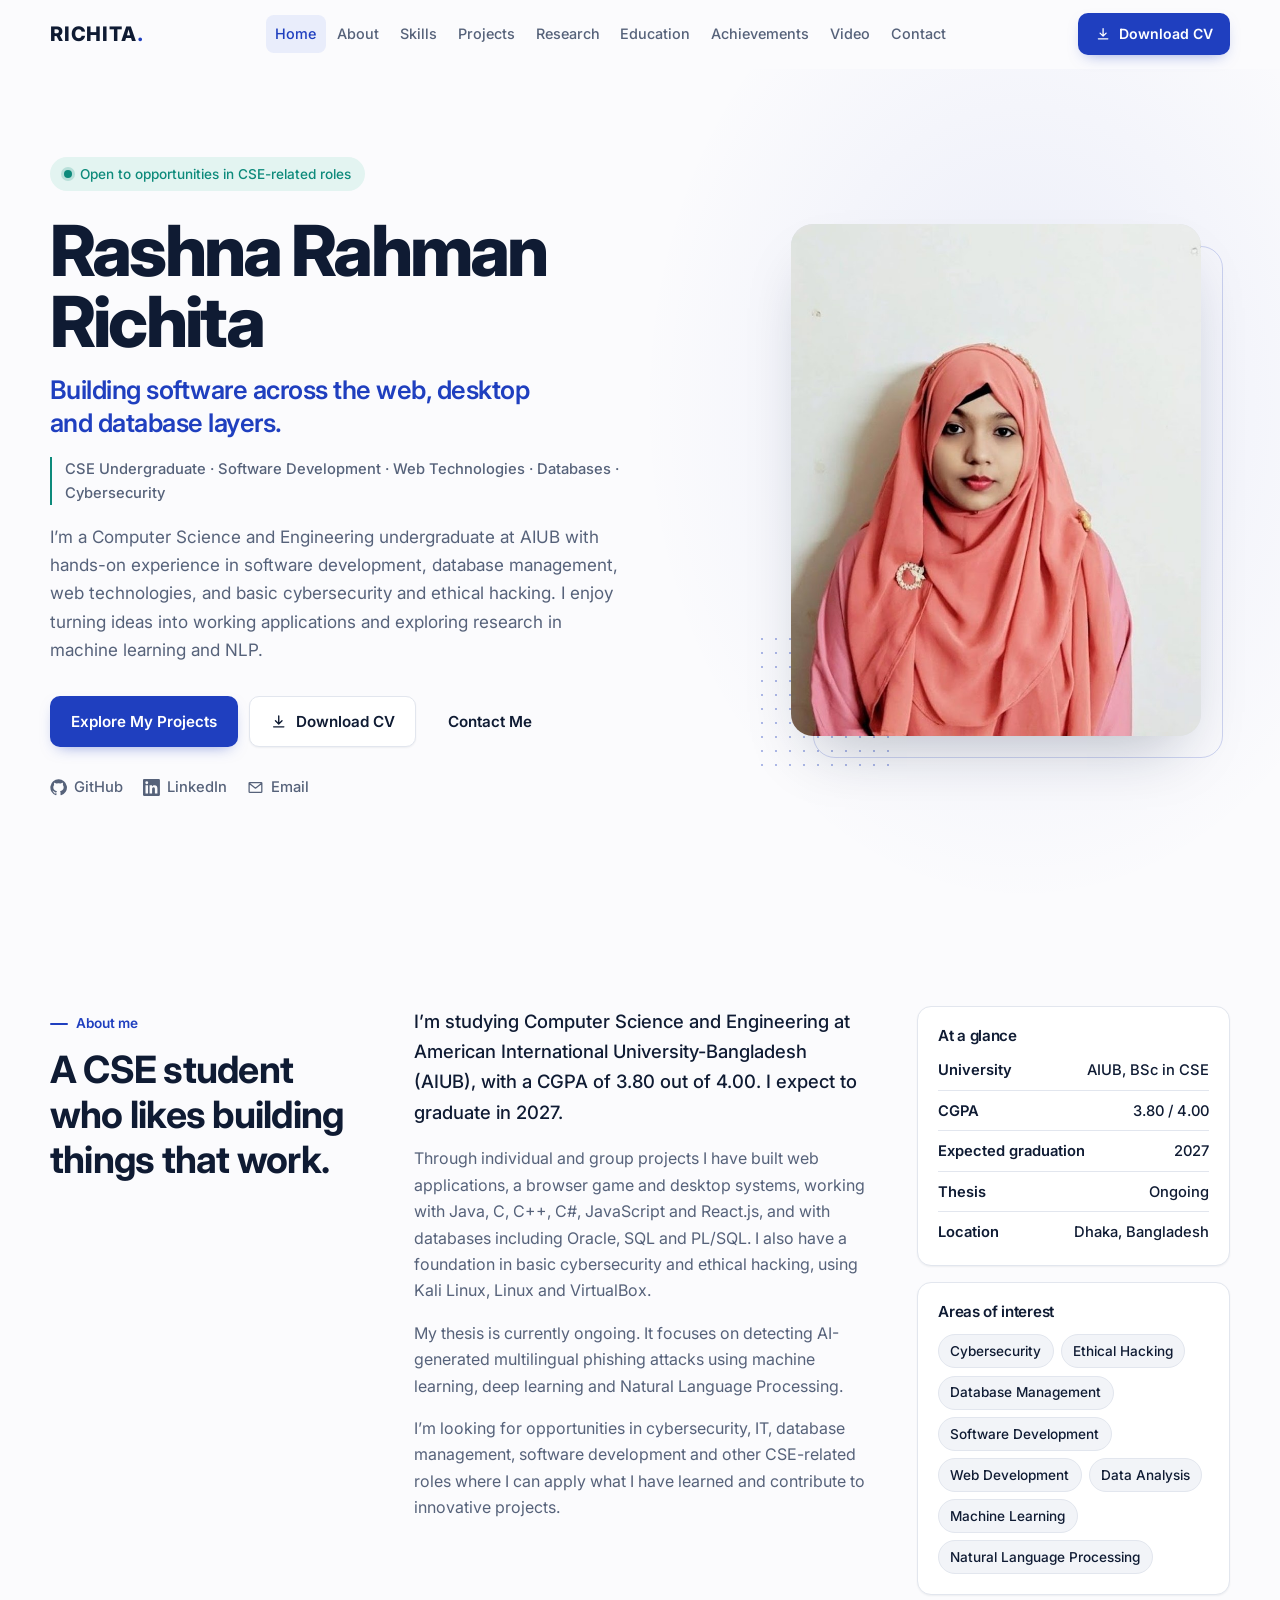
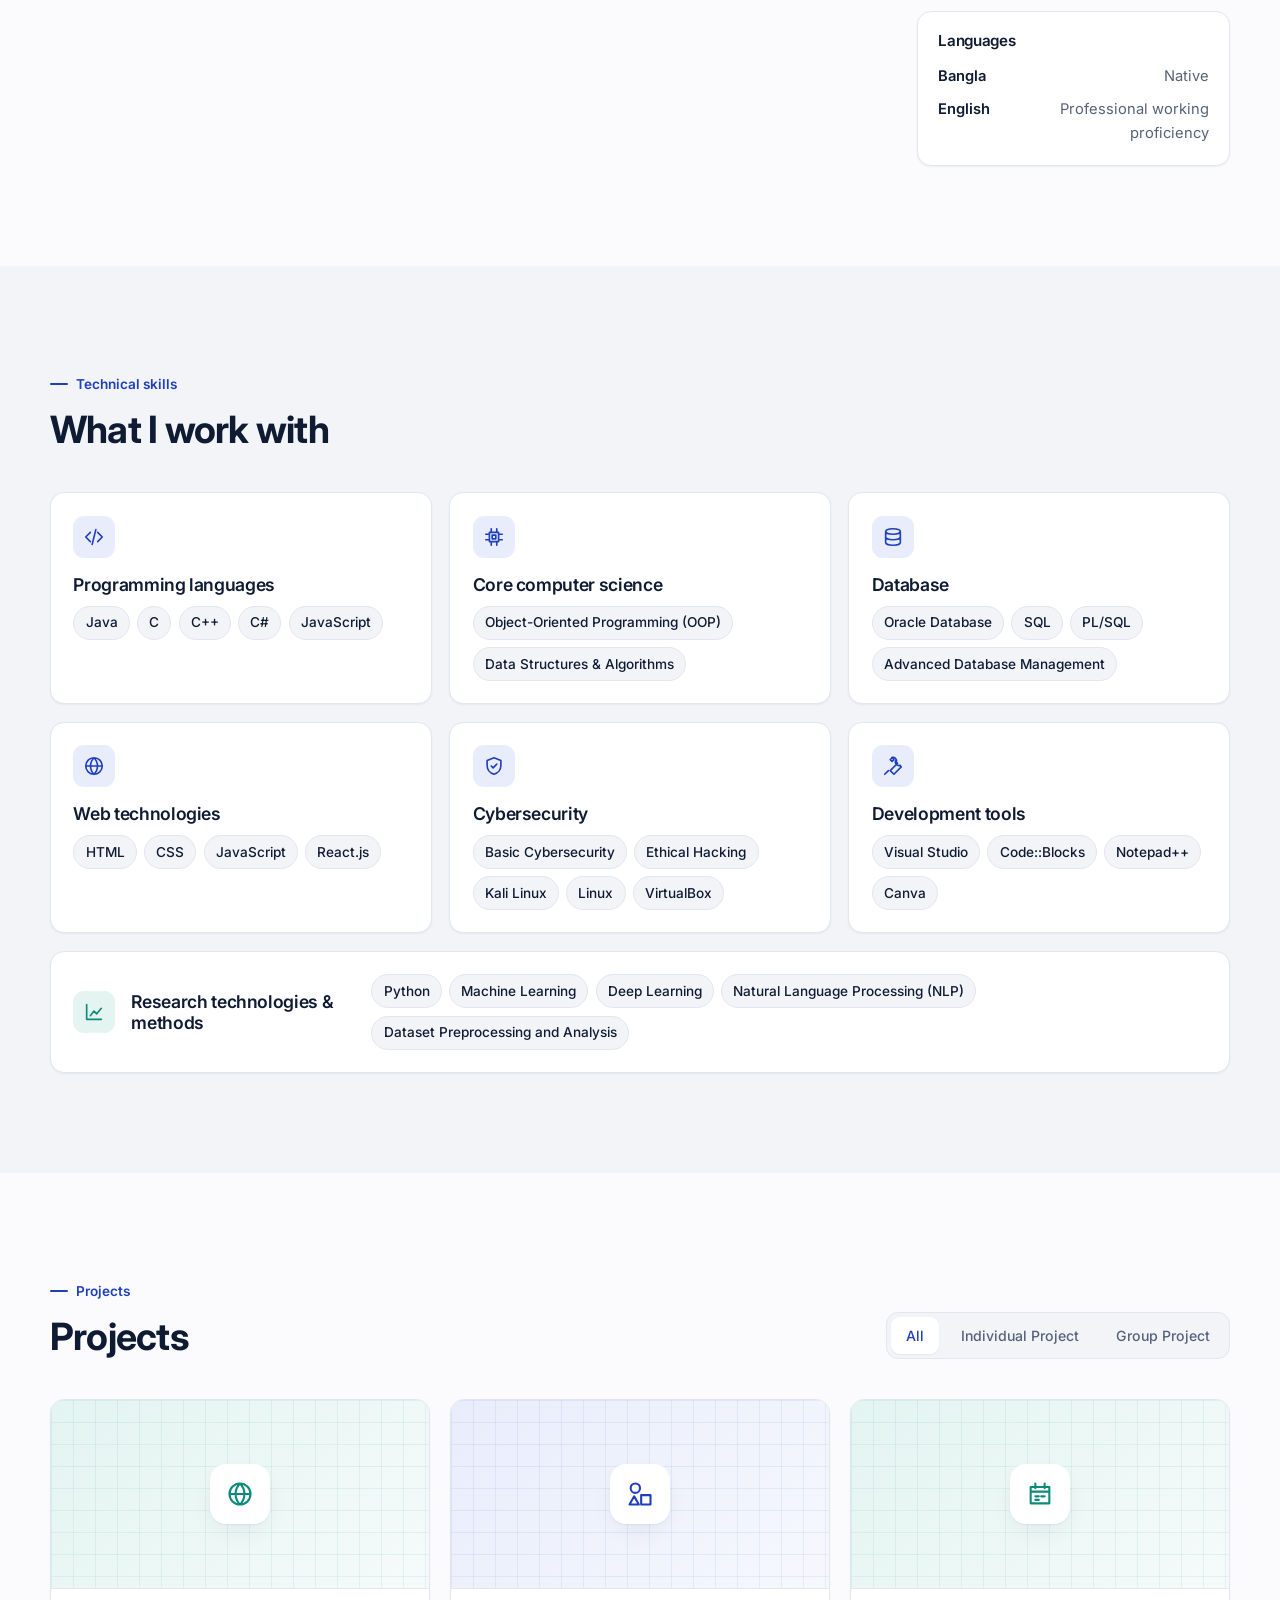
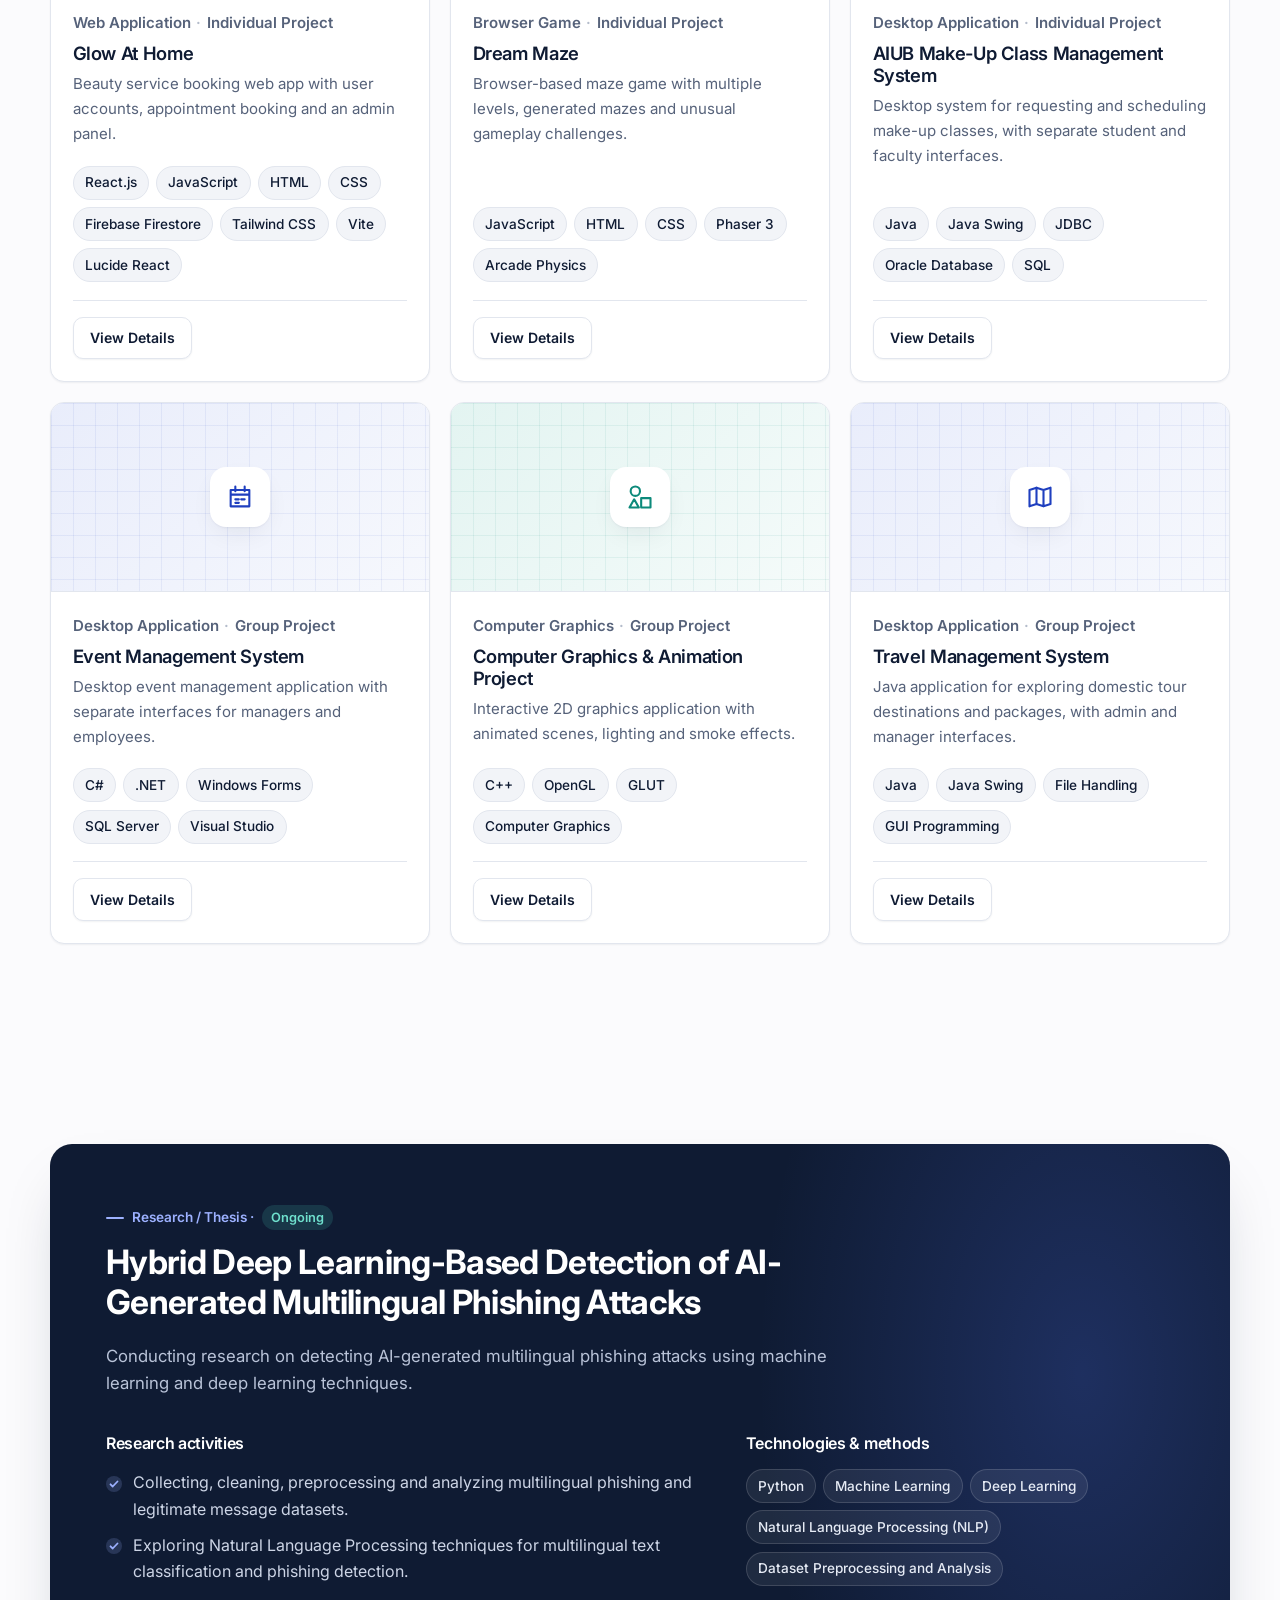
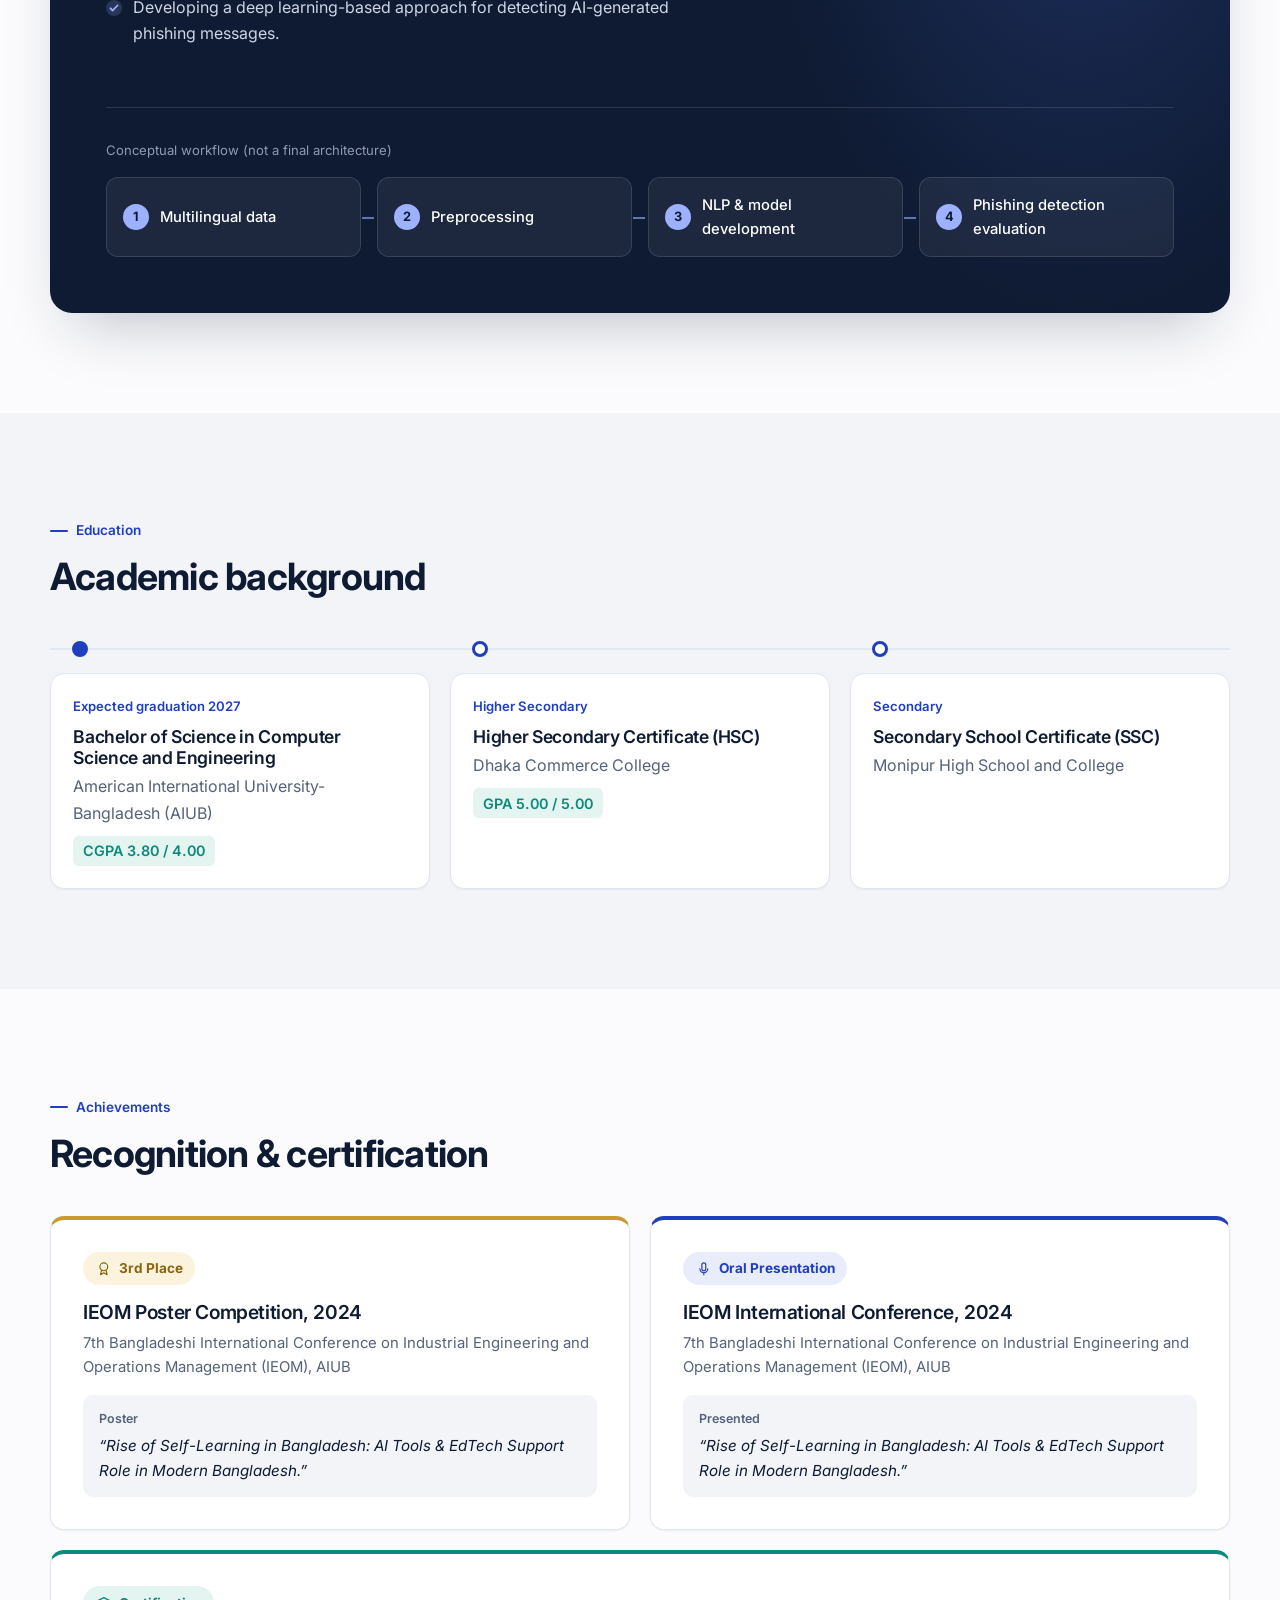
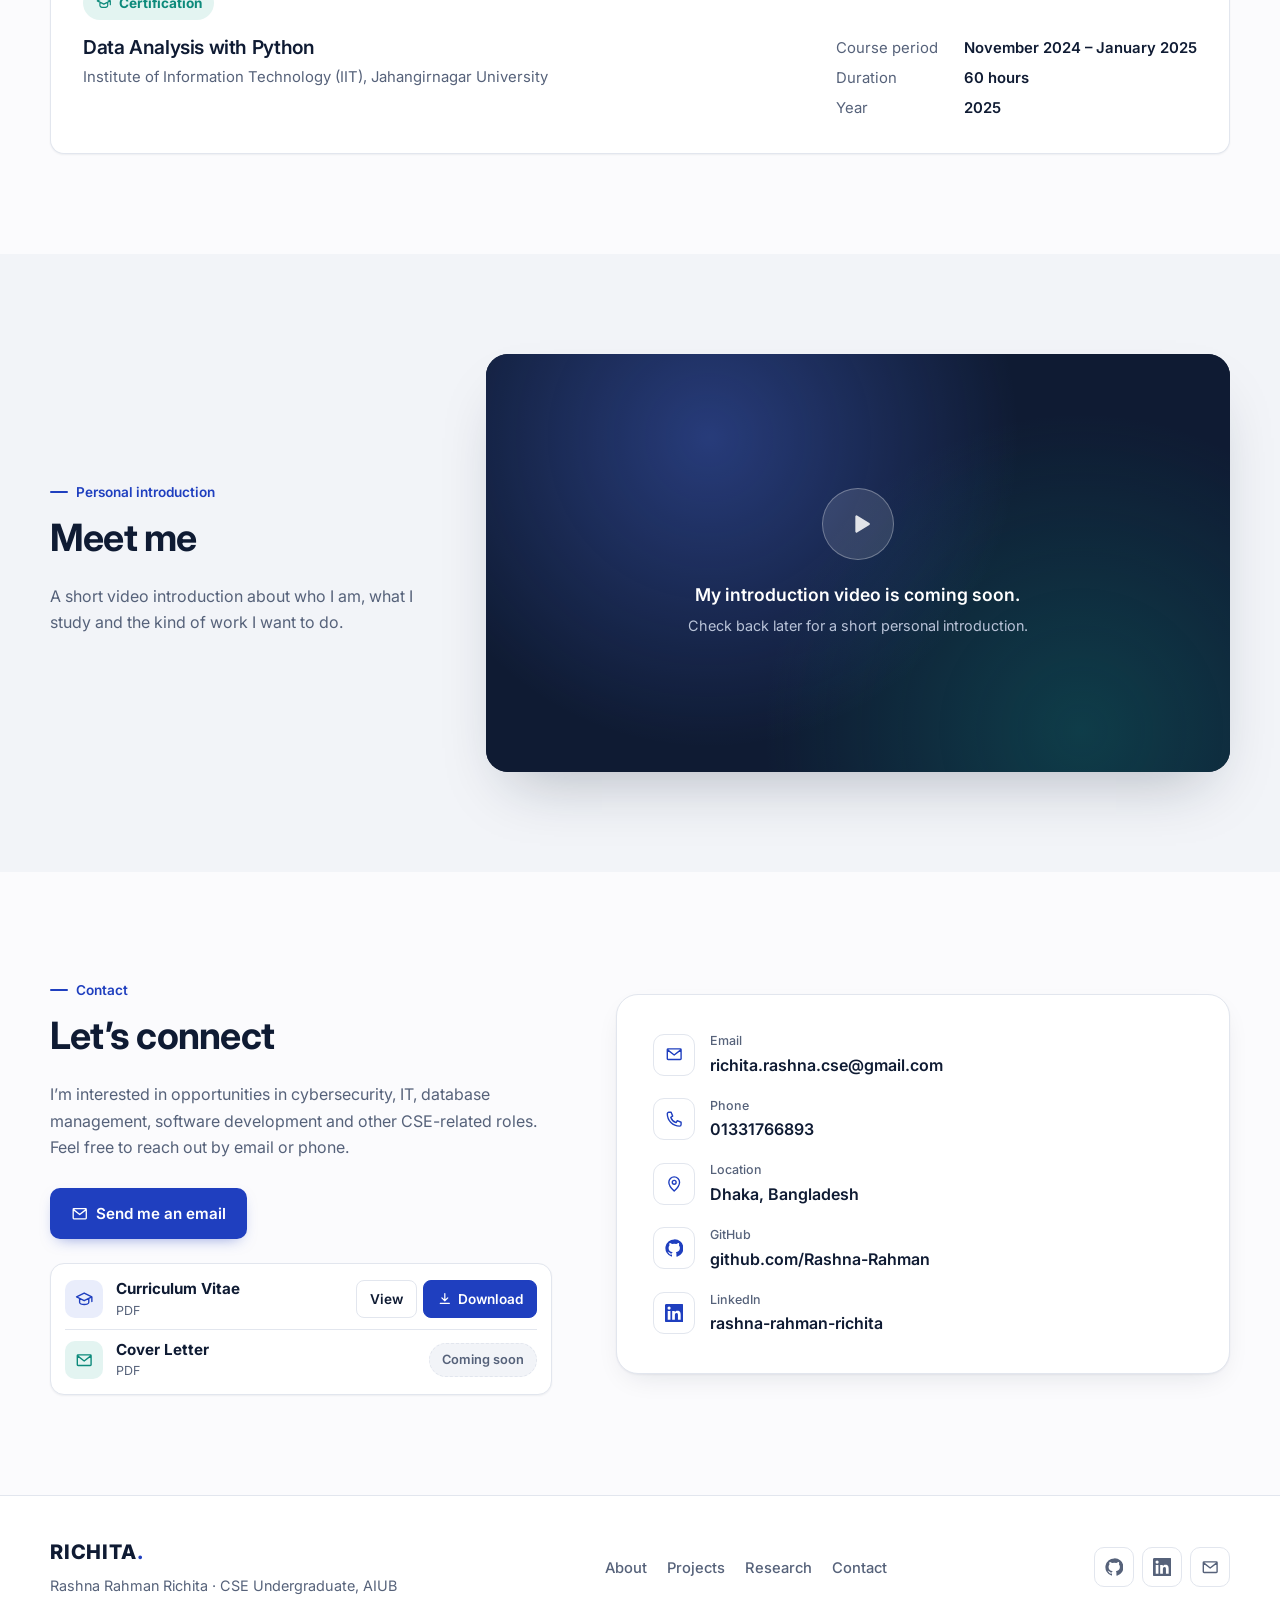
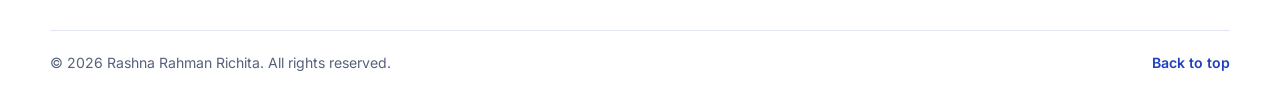
==== indexnew.html @ b14a1a43 "Add files via upload" ====
<!DOCTYPE html>
<html lang="en">
<head>
  <meta charset="UTF-8">
  <meta name="viewport" content="width=device-width, initial-scale=1">
  <title>Rashna Rahman Richita | CSE Undergraduate, AIUB</title>
  <meta name="description" content="Portfolio of Rashna Rahman Richita, Computer Science and Engineering undergraduate at AIUB with interests in software development, web technologies, databases and cybersecurity.">

  <!-- Open Graph (edit these if you change your name or host the site) -->
  <meta property="og:type" content="website">
  <meta property="og:title" content="Rashna Rahman Richita | CSE Undergraduate">
  <meta property="og:description" content="Software development, web technologies, databases, cybersecurity and research on multilingual phishing detection.">
  <meta property="og:image" content="profile.jpg">

  <link rel="icon" type="image/svg+xml" href="favicon.svg">

  <!-- Font: Inter. If offline, system fonts are used automatically. -->
  <link rel="preconnect" href="https://fonts.googleapis.com">
  <link rel="preconnect" href="https://fonts.gstatic.com" crossorigin>
  <link href="https://fonts.googleapis.com/css2?family=Inter:wght@400;500;600;700;800&display=swap" rel="stylesheet">

  <link rel="stylesheet" href="style.css">
  <script>document.documentElement.classList.add("js");</script>
</head>
<body>

<!-- ============ ICON SET (inline SVG, no external library needed) ============ -->
<svg width="0" height="0" style="position:absolute" aria-hidden="true">
  <symbol id="i-github" viewBox="0 0 24 24"><path fill="currentColor" d="M12 .5a11.5 11.5 0 0 0-3.64 22.41c.58.11.79-.25.79-.56v-2c-3.2.7-3.88-1.37-3.88-1.37-.53-1.33-1.28-1.69-1.28-1.69-1.05-.71.08-.7.08-.7 1.16.08 1.77 1.19 1.77 1.19 1.03 1.77 2.71 1.26 3.37.96.1-.75.4-1.26.73-1.55-2.56-.29-5.25-1.28-5.25-5.69 0-1.26.45-2.29 1.19-3.1-.12-.29-.52-1.46.11-3.05 0 0 .97-.31 3.17 1.18a11 11 0 0 1 5.77 0c2.2-1.49 3.17-1.18 3.17-1.18.63 1.59.23 2.76.11 3.05.74.81 1.19 1.84 1.19 3.1 0 4.42-2.7 5.39-5.27 5.68.41.36.78 1.06.78 2.14v3.17c0 .31.21.68.8.56A11.5 11.5 0 0 0 12 .5Z"/></symbol>
  <symbol id="i-linkedin" viewBox="0 0 24 24"><path fill="currentColor" d="M20.45 20.45h-3.56v-5.57c0-1.33-.02-3.04-1.85-3.04-1.86 0-2.14 1.45-2.14 2.94v5.67H9.35V9h3.41v1.56h.05c.48-.9 1.64-1.85 3.37-1.85 3.6 0 4.27 2.37 4.27 5.46v6.28ZM5.34 7.43a2.06 2.06 0 1 1 0-4.13 2.06 2.06 0 0 1 0 4.13ZM7.12 20.45H3.56V9h3.56v11.45ZM22.22 0H1.77C.79 0 0 .77 0 1.73v20.54C0 23.23.79 24 1.77 24h20.45c.98 0 1.78-.77 1.78-1.73V1.73C24 .77 23.2 0 22.22 0Z"/></symbol>
  <symbol id="i-mail" viewBox="0 0 24 24"><path fill="none" stroke="currentColor" stroke-width="1.8" stroke-linecap="round" stroke-linejoin="round" d="M4 5h16a1 1 0 0 1 1 1v12a1 1 0 0 1-1 1H4a1 1 0 0 1-1-1V6a1 1 0 0 1 1-1Zm-1 1 9 7 9-7"/></symbol>
  <symbol id="i-phone" viewBox="0 0 24 24"><path fill="none" stroke="currentColor" stroke-width="1.8" stroke-linecap="round" stroke-linejoin="round" d="M5 3h3l2 5-2.5 1.5a11 11 0 0 0 7 7L16 14l5 2v3a2 2 0 0 1-2 2A16 16 0 0 1 3 5a2 2 0 0 1 2-2Z"/></symbol>
  <symbol id="i-pin" viewBox="0 0 24 24"><path fill="none" stroke="currentColor" stroke-width="1.8" stroke-linecap="round" stroke-linejoin="round" d="M12 21s-7-6.2-7-11.5a7 7 0 0 1 14 0C19 14.8 12 21 12 21Zm0-9a2.5 2.5 0 1 0 0-5 2.5 2.5 0 0 0 0 5Z"/></symbol>
  <symbol id="i-download" viewBox="0 0 24 24"><path fill="none" stroke="currentColor" stroke-width="1.9" stroke-linecap="round" stroke-linejoin="round" d="M12 4v11m0 0-4.5-4.5M12 15l4.5-4.5M5 19h14"/></symbol>
  <symbol id="i-code" viewBox="0 0 24 24"><path fill="none" stroke="currentColor" stroke-width="1.8" stroke-linecap="round" stroke-linejoin="round" d="m8 7-5 5 5 5m8-10 5 5-5 5M14 4l-4 16"/></symbol>
  <symbol id="i-cpu" viewBox="0 0 24 24"><path fill="none" stroke="currentColor" stroke-width="1.8" stroke-linecap="round" stroke-linejoin="round" d="M7 7h10v10H7zM10 10h4v4h-4zM9 3v4m6-4v4M9 17v4m6-4v4M3 9h4m-4 6h4m10-6h4m-4 6h4"/></symbol>
  <symbol id="i-db" viewBox="0 0 24 24"><path fill="none" stroke="currentColor" stroke-width="1.8" stroke-linecap="round" stroke-linejoin="round" d="M4 6c0-1.66 3.58-3 8-3s8 1.34 8 3-3.58 3-8 3-8-1.34-8-3Zm0 0v12c0 1.66 3.58 3 8 3s8-1.34 8-3V6M4 12c0 1.66 3.58 3 8 3s8-1.34 8-3"/></symbol>
  <symbol id="i-globe" viewBox="0 0 24 24"><path fill="none" stroke="currentColor" stroke-width="1.8" stroke-linecap="round" stroke-linejoin="round" d="M12 21a9 9 0 1 0 0-18 9 9 0 0 0 0 18Zm-9-9h18M12 3c2.5 2.5 3.8 5.5 3.8 9S14.5 18.5 12 21c-2.5-2.5-3.8-5.5-3.8-9S9.5 5.5 12 3Z"/></symbol>
  <symbol id="i-shield" viewBox="0 0 24 24"><path fill="none" stroke="currentColor" stroke-width="1.8" stroke-linecap="round" stroke-linejoin="round" d="M12 3 4.5 6v5.5c0 4.6 3.1 8.4 7.5 9.5 4.4-1.1 7.5-4.9 7.5-9.5V6L12 3Zm-3 9 2 2 4-4"/></symbol>
  <symbol id="i-tool" viewBox="0 0 24 24"><path fill="none" stroke="currentColor" stroke-width="1.8" stroke-linecap="round" stroke-linejoin="round" d="M14.7 6.3a4 4 0 0 0 5 5L21 13l-8 8-4-4 8-8-1.3-1.3a4 4 0 0 0-5-5L13 5l-2 2-2-2 2.3-2.3M3 21l4-4"/></symbol>
  <symbol id="i-chart" viewBox="0 0 24 24"><path fill="none" stroke="currentColor" stroke-width="1.8" stroke-linecap="round" stroke-linejoin="round" d="M4 20V4m0 16h16M8 16l4-5 3 3 5-6"/></symbol>
  <symbol id="i-calendar" viewBox="0 0 24 24"><path fill="none" stroke="currentColor" stroke-width="1.8" stroke-linecap="round" stroke-linejoin="round" d="M4 6h16v14H4zM4 10h16M8 3v4m8-4v4M8 14h3m2 0h3m-8 3h3"/></symbol>
  <symbol id="i-shapes" viewBox="0 0 24 24"><path fill="none" stroke="currentColor" stroke-width="1.8" stroke-linecap="round" stroke-linejoin="round" d="M8 11a4 4 0 1 0 0-8 4 4 0 0 0 0 8Zm5 2h8v8h-8zM3 21l4-7 4 7z"/></symbol>
  <symbol id="i-map" viewBox="0 0 24 24"><path fill="none" stroke="currentColor" stroke-width="1.8" stroke-linecap="round" stroke-linejoin="round" d="m3 6 6-2 6 2 6-2v14l-6 2-6-2-6 2V6Zm6-2v14m6-12v14"/></symbol>
  <symbol id="i-award" viewBox="0 0 24 24"><path fill="none" stroke="currentColor" stroke-width="1.8" stroke-linecap="round" stroke-linejoin="round" d="M12 15a6 6 0 1 0 0-12 6 6 0 0 0 0 12Zm-3.5-1L7 21l5-3 5 3-1.5-7"/></symbol>
  <symbol id="i-mic" viewBox="0 0 24 24"><path fill="none" stroke="currentColor" stroke-width="1.8" stroke-linecap="round" stroke-linejoin="round" d="M12 3a3 3 0 0 0-3 3v6a3 3 0 0 0 6 0V6a3 3 0 0 0-3-3Zm-6 9a6 6 0 0 0 12 0m-6 6v3"/></symbol>
  <symbol id="i-bag" viewBox="0 0 24 24"><path fill="none" stroke="currentColor" stroke-width="1.8" stroke-linecap="round" stroke-linejoin="round" d="M5 8h14l-1 12H6L5 8Zm4 0V6a3 3 0 0 1 6 0v2"/></symbol>
  <symbol id="i-play" viewBox="0 0 24 24"><path fill="currentColor" d="M8 5.5v13a1 1 0 0 0 1.5.86l10.5-6.5a1 1 0 0 0 0-1.72L9.5 4.64A1 1 0 0 0 8 5.5Z"/></symbol>
  <symbol id="i-close" viewBox="0 0 24 24"><path fill="none" stroke="currentColor" stroke-width="2" stroke-linecap="round" d="M6 6l12 12M18 6 6 18"/></symbol>
  <symbol id="i-arrow-up" viewBox="0 0 24 24"><path fill="none" stroke="currentColor" stroke-width="2" stroke-linecap="round" stroke-linejoin="round" d="M12 19V5m-6 6 6-6 6 6"/></symbol>
  <symbol id="i-cap" viewBox="0 0 24 24"><path fill="none" stroke="currentColor" stroke-width="1.8" stroke-linecap="round" stroke-linejoin="round" d="M2 9l10-5 10 5-10 5L2 9Zm4 2v5c0 1.5 2.7 3 6 3s6-1.5 6-3v-5m4-2v6"/></symbol>
</svg>

<a class="skip-link" href="#main">Skip to content</a>

<!-- ======================= HEADER ======================= -->
<header class="header" id="header">
  <nav class="nav container" aria-label="Main">
    <a href="#home" class="wordmark" aria-label="Richita, back to top">RICHITA<span>.</span></a>

    <ul class="nav-links" id="nav-links">
      <li><a href="#home">Home</a></li>
      <li><a href="#about">About</a></li>
      <li><a href="#skills">Skills</a></li>
      <li><a href="#projects">Projects</a></li>
      <li><a href="#research">Research</a></li>
      <li><a href="#education">Education</a></li>
      <li><a href="#achievements">Achievements</a></li>
      <li><a href="#meet-me">Video</a></li>
      <li><a href="#contact">Contact</a></li>
      <li class="nav-cv-mobile"><a class="btn btn-primary btn-block" href="CV.pdf" download="Rashna_Rahman_Richita_CV.pdf" data-download>Download CV</a></li>
    </ul>

    <div class="nav-actions">
      <a class="btn btn-primary btn-sm nav-cv" href="CV.pdf" download="Rashna_Rahman_Richita_CV.pdf" data-download aria-label="Download CV (PDF)">
        <svg class="icon" aria-hidden="true"><use href="#i-download"/></svg>Download CV
      </a>
      <button class="menu-btn" id="menu-btn" type="button" aria-expanded="false" aria-controls="nav-links">
        <span class="menu-bar" aria-hidden="true"></span>
        <span class="sr-only">Open menu</span>
      </button>
    </div>
  </nav>
</header>

<main id="main">

  <!-- ======================= HERO ======================= -->
  <section class="hero" id="home">
    <div class="container hero-grid">
      <div class="hero-copy">
        <p class="availability"><span class="dot" aria-hidden="true"></span>Open to opportunities in CSE-related roles</p>
        <h1 class="hero-title">Rashna Rahman Richita</h1>
        <p class="hero-headline">Building software across the web, desktop and database layers.</p>
        <p class="hero-label">CSE Undergraduate · Software Development · Web Technologies · Databases · Cybersecurity</p>
        <p class="hero-text">
          I’m a Computer Science and Engineering undergraduate at AIUB with hands-on experience in
          software development, database management, web technologies, and basic cybersecurity and
          ethical hacking. I enjoy turning ideas into working applications and exploring research in
          machine learning and NLP.
        </p>

        <div class="hero-actions">
          <a href="#projects" class="btn btn-primary">Explore My Projects</a>
          <a href="CV.pdf" download="Rashna_Rahman_Richita_CV.pdf" data-download class="btn btn-outline">
            <svg class="icon" aria-hidden="true"><use href="#i-download"/></svg>Download CV
          </a>
          <!-- Cover letter button: appears automatically once DOCUMENTS.coverLetter is set in script.js -->
          <a href="Cover_Letter.pdf" download="Rashna_Rahman_Richita_Cover_Letter.pdf" data-download data-doc="cover" class="btn btn-outline" hidden>
            <svg class="icon" aria-hidden="true"><use href="#i-mail"/></svg>Cover Letter
          </a>
          <a href="#contact" class="btn btn-ghost">Contact Me</a>
        </div>

        <ul class="hero-social" aria-label="Profiles">
          <li><a data-config="github" href="#" target="_blank" rel="noopener" aria-label="GitHub profile"><svg class="icon" aria-hidden="true"><use href="#i-github"/></svg>GitHub</a></li>
          <li><a data-config="linkedin" href="#" target="_blank" rel="noopener" aria-label="LinkedIn profile"><svg class="icon" aria-hidden="true"><use href="#i-linkedin"/></svg>LinkedIn</a></li>
          <li><a data-config="email" href="#" aria-label="Send an email"><svg class="icon" aria-hidden="true"><use href="#i-mail"/></svg>Email</a></li>
        </ul>
      </div>

      <div class="hero-visual">
        <div class="portrait">
          <!-- Replace profile.jpg to change your photo -->
          <img src="profile.jpg" alt="Portrait of Rashna Rahman Richita" width="800" height="1000">
        </div>
      </div>
    </div>
  </section>

  <!-- ======================= ABOUT ======================= -->
  <section class="section" id="about" aria-labelledby="about-title">
    <div class="container about-grid">
      <div class="reveal">
        <p class="eyebrow">About me</p>
        <h2 id="about-title">A CSE student who likes building things that work.</h2>
      </div>

      <div class="about-text reveal">
        <p class="lead">I’m studying Computer Science and Engineering at American International University-Bangladesh (AIUB), with a CGPA of 3.80 out of 4.00. I expect to graduate in 2027.</p>
        <p>Through individual and group projects I have built web applications, a browser game and desktop systems, working with Java, C, C++, C#, JavaScript and React.js, and with databases including Oracle, SQL and PL/SQL. I also have a foundation in basic cybersecurity and ethical hacking, using Kali Linux, Linux and VirtualBox.</p>
        <p>My thesis is currently ongoing. It focuses on detecting AI-generated multilingual phishing attacks using machine learning, deep learning and Natural Language Processing.</p>
        <p>I’m looking for opportunities in cybersecurity, IT, database management, software development and other CSE-related roles where I can apply what I have learned and contribute to innovative projects.</p>
      </div>

      <div class="about-side reveal">
        <div class="mini-card">
          <h3>At a glance</h3>
          <dl class="lang glance">
            <div><dt>University</dt><dd>AIUB, BSc in CSE</dd></div>
            <div><dt>CGPA</dt><dd>3.80 / 4.00</dd></div>
            <div><dt>Expected graduation</dt><dd>2027</dd></div>
            <div><dt>Thesis</dt><dd>Ongoing</dd></div>
            <div><dt>Location</dt><dd>Dhaka, Bangladesh</dd></div>
          </dl>
        </div>
        <div class="mini-card">
          <h3>Areas of interest</h3>
          <ul class="chips">
            <li>Cybersecurity</li><li>Ethical Hacking</li><li>Database Management</li>
            <li>Software Development</li><li>Web Development</li><li>Data Analysis</li>
            <li>Machine Learning</li><li>Natural Language Processing</li>
          </ul>
        </div>
        <div class="mini-card">
          <h3>Languages</h3>
          <dl class="lang">
            <div><dt>Bangla</dt><dd>Native</dd></div>
            <div><dt>English</dt><dd>Professional working proficiency</dd></div>
          </dl>
        </div>
      </div>
    </div>
  </section>

  <!-- ======================= SKILLS ======================= -->
  <!-- To edit skills: change the <li> items inside each card. Copy a whole .skill-card to add a category. -->
  <section class="section section-alt" id="skills" aria-labelledby="skills-title">
    <div class="container">
      <div class="section-head reveal">
        <p class="eyebrow">Technical skills</p>
        <h2 id="skills-title">What I work with</h2>
      </div>

      <div class="skills-grid">
        <article class="skill-card reveal">
          <div class="skill-icon"><svg class="icon" aria-hidden="true"><use href="#i-code"/></svg></div>
          <h3>Programming languages</h3>
          <ul class="chips"><li>Java</li><li>C</li><li>C++</li><li>C#</li><li>JavaScript</li></ul>
        </article>
        <article class="skill-card reveal">
          <div class="skill-icon"><svg class="icon" aria-hidden="true"><use href="#i-cpu"/></svg></div>
          <h3>Core computer science</h3>
          <ul class="chips"><li>Object-Oriented Programming (OOP)</li><li>Data Structures &amp; Algorithms</li></ul>
        </article>
        <article class="skill-card reveal">
          <div class="skill-icon"><svg class="icon" aria-hidden="true"><use href="#i-db"/></svg></div>
          <h3>Database</h3>
          <ul class="chips"><li>Oracle Database</li><li>SQL</li><li>PL/SQL</li><li>Advanced Database Management</li></ul>
        </article>
        <article class="skill-card reveal">
          <div class="skill-icon"><svg class="icon" aria-hidden="true"><use href="#i-globe"/></svg></div>
          <h3>Web technologies</h3>
          <ul class="chips"><li>HTML</li><li>CSS</li><li>JavaScript</li><li>React.js</li></ul>
        </article>
        <article class="skill-card reveal">
          <div class="skill-icon"><svg class="icon" aria-hidden="true"><use href="#i-shield"/></svg></div>
          <h3>Cybersecurity</h3>
          <ul class="chips"><li>Basic Cybersecurity</li><li>Ethical Hacking</li><li>Kali Linux</li><li>Linux</li><li>VirtualBox</li></ul>
        </article>
        <article class="skill-card reveal">
          <div class="skill-icon"><svg class="icon" aria-hidden="true"><use href="#i-tool"/></svg></div>
          <h3>Development tools</h3>
          <ul class="chips"><li>Visual Studio</li><li>Code::Blocks</li><li>Notepad++</li><li>Canva</li></ul>
        </article>
        <article class="skill-card skill-card-wide reveal">
          <div class="skill-icon skill-icon-teal"><svg class="icon" aria-hidden="true"><use href="#i-chart"/></svg></div>
          <h3>Research technologies &amp; methods</h3>
          <ul class="chips"><li>Python</li><li>Machine Learning</li><li>Deep Learning</li><li>Natural Language Processing (NLP)</li><li>Dataset Preprocessing and Analysis</li></ul>
        </article>
      </div>
    </div>
  </section>

  <!-- ======================= PROJECTS ======================= -->
  <!-- Project cards are generated from the PROJECTS list at the top of script.js -->
  <section class="section" id="projects" aria-labelledby="projects-title">
    <div class="container">
      <div class="section-head section-head-row reveal">
        <div>
          <p class="eyebrow">Projects</p>
          <h2 id="projects-title">Projects</h2>
        </div>
        <div class="filters" id="filters" role="group" aria-label="Filter projects by type"></div>
      </div>

      <div class="project-grid" id="project-grid"></div>
      <p class="empty-state" id="empty-state" hidden>No projects in this category yet.</p>
      <noscript><p class="empty-state">Please enable JavaScript to view the project cards.</p></noscript>
    </div>
  </section>

  <!-- Project details popup (filled in by script.js) -->
  <dialog class="modal" id="project-modal" aria-labelledby="modal-title">
    <div class="modal-inner">
      <button class="modal-close" type="button" id="modal-close" aria-label="Close project details">
        <svg class="icon" aria-hidden="true"><use href="#i-close"/></svg>
      </button>
      <div class="modal-head">
        <div class="project-icon" id="modal-icon"></div>
        <div>
          <p class="project-meta" id="modal-meta"></p>
          <h3 id="modal-title"></h3>
        </div>
      </div>
      <p id="modal-desc"></p>
      <h4>Highlights</h4>
      <ul class="modal-list" id="modal-highlights"></ul>
      <h4>Technologies</h4>
      <ul class="chips" id="modal-tech"></ul>
      <div class="modal-links" id="modal-links"></div>
    </div>
  </dialog>

  <!-- ======================= RESEARCH ======================= -->
  <section class="section research" id="research" aria-labelledby="research-title">
    <div class="container">
      <div class="research-card reveal">
        <div class="research-head">
          <p class="eyebrow eyebrow-light">Research / Thesis · <span class="status">Ongoing</span></p>
          <h2 id="research-title">Hybrid Deep Learning-Based Detection of AI-Generated Multilingual Phishing Attacks</h2>
          <p class="research-focus">Conducting research on detecting AI-generated multilingual phishing attacks using machine learning and deep learning techniques.</p>
        </div>

        <div class="research-body">
          <div>
            <h3>Research activities</h3>
            <ul class="check-list">
              <li>Collecting, cleaning, preprocessing and analyzing multilingual phishing and legitimate message datasets.</li>
              <li>Exploring Natural Language Processing techniques for multilingual text classification and phishing detection.</li>
              <li>Developing a deep learning-based approach for detecting AI-generated phishing messages.</li>
            </ul>
          </div>
          <div>
            <h3>Technologies &amp; methods</h3>
            <ul class="chips chips-light">
              <li>Python</li><li>Machine Learning</li><li>Deep Learning</li><li>Natural Language Processing (NLP)</li><li>Dataset Preprocessing and Analysis</li>
            </ul>
          </div>
        </div>

        <figure class="flow">
          <figcaption>Conceptual workflow (not a final architecture)</figcaption>
          <ol>
            <li><span>1</span>Multilingual data</li>
            <li><span>2</span>Preprocessing</li>
            <li><span>3</span>NLP &amp; model development</li>
            <li><span>4</span>Phishing detection evaluation</li>
          </ol>
        </figure>

        <!-- FUTURE: add your abstract, paper PDF or publication link here, e.g.
             <p><a href="thesis.pdf">Read the thesis (PDF)</a></p> -->
      </div>
    </div>
  </section>

  <!-- ======================= EDUCATION ======================= -->
  <section class="section section-alt" id="education" aria-labelledby="education-title">
    <div class="container">
      <div class="section-head reveal">
        <p class="eyebrow">Education</p>
        <h2 id="education-title">Academic background</h2>
      </div>

      <ol class="timeline">
        <li class="timeline-item reveal">
          <div class="tl-card">
            <p class="tl-when">Expected graduation 2027</p>
            <h3>Bachelor of Science in Computer Science and Engineering</h3>
            <p class="tl-school">American International University-Bangladesh (AIUB)</p>
            <p class="tl-score">CGPA 3.80 / 4.00</p>
          </div>
        </li>
        <li class="timeline-item reveal">
          <div class="tl-card">
            <p class="tl-when">Higher Secondary</p>
            <h3>Higher Secondary Certificate (HSC)</h3>
            <p class="tl-school">Dhaka Commerce College</p>
            <p class="tl-score">GPA 5.00 / 5.00</p>
          </div>
        </li>
        <li class="timeline-item reveal">
          <div class="tl-card">
            <p class="tl-when">Secondary</p>
            <h3>Secondary School Certificate (SSC)</h3>
            <p class="tl-school">Monipur High School and College</p>
          </div>
        </li>
      </ol>
    </div>
  </section>

  <!-- ======================= ACHIEVEMENTS & CERTIFICATION ======================= -->
  <section class="section" id="achievements" aria-labelledby="achievements-title">
    <div class="container">
      <div class="section-head reveal">
        <p class="eyebrow">Achievements</p>
        <h2 id="achievements-title">Recognition &amp; certification</h2>
      </div>

      <div class="ach-grid">
        <article class="ach-card ach-award reveal">
          <div class="ach-badge"><svg class="icon" aria-hidden="true"><use href="#i-award"/></svg>3rd Place</div>
          <h3>IEOM Poster Competition, 2024</h3>
          <p class="muted">7th Bangladeshi International Conference on Industrial Engineering and Operations Management (IEOM), AIUB</p>
          <p class="ach-title"><span>Poster</span>“Rise of Self-Learning in Bangladesh: AI Tools &amp; EdTech Support Role in Modern Bangladesh.”</p>
        </article>

        <article class="ach-card reveal">
          <div class="ach-badge ach-badge-blue"><svg class="icon" aria-hidden="true"><use href="#i-mic"/></svg>Oral Presentation</div>
          <h3>IEOM International Conference, 2024</h3>
          <p class="muted">7th Bangladeshi International Conference on Industrial Engineering and Operations Management (IEOM), AIUB</p>
          <p class="ach-title"><span>Presented</span>“Rise of Self-Learning in Bangladesh: AI Tools &amp; EdTech Support Role in Modern Bangladesh.”</p>
        </article>

        <article class="ach-card ach-cert reveal" id="certification">
          <div class="ach-badge ach-badge-teal"><svg class="icon" aria-hidden="true"><use href="#i-cap"/></svg>Certification</div>
          <div class="cert-row">
            <div>
              <h3>Data Analysis with Python</h3>
              <p class="muted">Institute of Information Technology (IIT), Jahangirnagar University</p>
            </div>
            <dl class="cert-meta">
              <div><dt>Course period</dt><dd>November 2024 – January 2025</dd></div>
              <div><dt>Duration</dt><dd>60 hours</dd></div>
              <div><dt>Year</dt><dd>2025</dd></div>
            </dl>
          </div>
        </article>
      </div>
    </div>
  </section>

  <!-- ======================= MEET ME (VIDEO) ======================= -->
  <!--
    HOW TO ADD YOUR VIDEO
    Option A (local file): upload your video named introduction.mp4 next to index.html.
    Option B (YouTube): paste the video link into YOUTUBE_URL at the top of script.js.
    Until one of them is set, a "coming soon" placeholder is shown.
  -->
  <section class="section section-alt" id="meet-me" aria-labelledby="video-title">
    <div class="container video-grid">
      <div class="reveal">
        <p class="eyebrow">Personal introduction</p>
        <h2 id="video-title">Meet me</h2>
        <p class="muted">A short video introduction about who I am, what I study and the kind of work I want to do.</p>
      </div>

      <div class="video-frame reveal" id="video-frame">
        <video id="intro-video" controls preload="metadata" playsinline hidden>
          <source src="introduction.mp4" type="video/mp4">
        </video>
        <div class="video-placeholder" id="video-placeholder">
          <span class="play-ring" aria-hidden="true"><svg class="icon"><use href="#i-play"/></svg></span>
          <p class="vp-title">My introduction video is coming soon.</p>
          <p class="vp-sub">Check back later for a short personal introduction.</p>
        </div>
      </div>
    </div>
  </section>

  <!-- ======================= CONTACT ======================= -->
  <section class="section" id="contact" aria-labelledby="contact-title">
    <div class="container contact-grid">
      <div class="contact-info reveal">
        <p class="eyebrow">Contact</p>
        <h2 id="contact-title">Let’s connect</h2>
        <p class="muted">I’m interested in opportunities in cybersecurity, IT, database management, software development and other CSE-related roles. Feel free to reach out by email or phone.</p>
        <div class="contact-cta">
          <a class="btn btn-primary" data-config="email" href="#"><svg class="icon" aria-hidden="true"><use href="#i-mail"/></svg>Send me an email</a>
        </div>

        <!-- ============ DOCUMENTS (CV + Cover Letter) ============
             CV:           CV.pdf
             Cover letter: save it as Cover_Letter.pdf,
                           then set coverLetter in DOCUMENTS at the top of script.js -->
        <div class="doc-list" aria-label="Documents">
          <div class="doc-row">
            <span class="doc-icon"><svg class="icon" aria-hidden="true"><use href="#i-cap"/></svg></span>
            <div class="doc-name"><strong>Curriculum Vitae</strong><span>PDF</span></div>
            <div class="doc-actions">
              <a class="doc-btn" href="CV.pdf" target="_blank" rel="noopener">View</a>
              <a class="doc-btn doc-btn-primary" href="CV.pdf" download="Rashna_Rahman_Richita_CV.pdf" data-download><svg class="icon" aria-hidden="true"><use href="#i-download"/></svg>Download</a>
            </div>
          </div>
          <div class="doc-row">
            <span class="doc-icon doc-icon-teal"><svg class="icon" aria-hidden="true"><use href="#i-mail"/></svg></span>
            <div class="doc-name"><strong>Cover Letter</strong><span>PDF</span></div>
            <div class="doc-actions" data-doc="cover" hidden>
              <a class="doc-btn" href="Cover_Letter.pdf" target="_blank" rel="noopener">View</a>
              <a class="doc-btn doc-btn-primary" href="Cover_Letter.pdf" download="Rashna_Rahman_Richita_Cover_Letter.pdf" data-download><svg class="icon" aria-hidden="true"><use href="#i-download"/></svg>Download</a>
            </div>
            <span class="doc-pending" data-doc-pending="cover">Coming soon</span>
          </div>
        </div>
      </div>

      <div class="contact-card reveal">
        <ul class="contact-list">
          <li>
            <span class="c-icon"><svg class="icon" aria-hidden="true"><use href="#i-mail"/></svg></span>
            <div><span class="c-label">Email</span><a data-config="email" href="#">richita.rashna.cse@gmail.com</a></div>
          </li>
          <li>
            <span class="c-icon"><svg class="icon" aria-hidden="true"><use href="#i-phone"/></svg></span>
            <div><span class="c-label">Phone</span><a data-config="phone" href="#">01331766893</a></div>
          </li>
          <li>
            <span class="c-icon"><svg class="icon" aria-hidden="true"><use href="#i-pin"/></svg></span>
            <div><span class="c-label">Location</span><span>Dhaka, Bangladesh</span></div>
          </li>
          <li>
            <span class="c-icon"><svg class="icon" aria-hidden="true"><use href="#i-github"/></svg></span>
            <div><span class="c-label">GitHub</span><a data-config="github" href="#" target="_blank" rel="noopener">github.com/Rashna-Rahman</a></div>
          </li>
          <li data-config-row="linkedin">
            <span class="c-icon"><svg class="icon" aria-hidden="true"><use href="#i-linkedin"/></svg></span>
            <div><span class="c-label">LinkedIn</span><a data-config="linkedin" href="#" target="_blank" rel="noopener">rashna-rahman-richita</a></div>
          </li>
        </ul>
      </div>
    </div>
  </section>
</main>

<!-- ======================= FOOTER ======================= -->
<footer class="footer">
  <div class="container footer-grid">
    <div>
      <a href="#home" class="wordmark">RICHITA<span>.</span></a>
      <p class="muted">Rashna Rahman Richita · CSE Undergraduate, AIUB</p>
    </div>
    <nav aria-label="Footer">
      <ul class="footer-links">
        <li><a href="#about">About</a></li>
        <li><a href="#projects">Projects</a></li>
        <li><a href="#research">Research</a></li>
        <li><a href="#contact">Contact</a></li>
      </ul>
    </nav>
    <ul class="footer-social" aria-label="Profiles">
      <li><a data-config="github" href="#" target="_blank" rel="noopener" aria-label="GitHub"><svg class="icon" aria-hidden="true"><use href="#i-github"/></svg></a></li>
      <li><a data-config="linkedin" href="#" target="_blank" rel="noopener" aria-label="LinkedIn"><svg class="icon" aria-hidden="true"><use href="#i-linkedin"/></svg></a></li>
      <li><a data-config="email" href="#" aria-label="Email"><svg class="icon" aria-hidden="true"><use href="#i-mail"/></svg></a></li>
    </ul>
  </div>
  <div class="container footer-bottom">
    <p>© <span id="year">2026</span> Rashna Rahman Richita. All rights reserved.</p>
    <a href="#home" class="to-top-link">Back to top</a>
  </div>
</footer>

<a href="#home" class="to-top" id="to-top" aria-label="Back to top">
  <svg class="icon" aria-hidden="true"><use href="#i-arrow-up"/></svg>
</a>

<p class="toast" id="toast" role="status" aria-live="polite"></p>

<script src="script.js"></script>
</body>
</html>
---- style.css ----
/* =============================================================
   Rashna Rahman Richita | Portfolio stylesheet
   1  Theme colors (edit here to re-color the whole site)
   2  Base         3  Buttons & chips   4  Header
   5  Hero         6  Sections          7  About
   8  Skills       9  Projects & modal  10 Research
   11 Experience   12 Education         13 Achievements
   14 Video        15 Contact           16 Footer
   17 Animations   18 Responsive
   ============================================================= */

/* ---------- 1. Theme colors ---------- */
:root {
  --bg:          #fbfbfd;   /* page background (soft off-white) */
  --bg-alt:      #f2f4f8;   /* alternate section background */
  --surface:     #ffffff;   /* cards */
  --text:        #0f1b33;   /* main text (dark navy) */
  --text-muted:  #56627a;
  --accent:      #1f3fbf;   /* primary blue */
  --accent-hover:#18329a;
  --accent-soft: #e9edfb;
  --teal:        #0d8a7b;   /* secondary accent, used sparingly */
  --teal-soft:   #e3f4f1;
  --border:      #e2e6ee;
  --navy:        #0f1b33;   /* research panel */

  --shadow-sm: 0 1px 2px rgba(15, 27, 51, 0.06);
  --shadow:    0 1px 2px rgba(15, 27, 51, 0.05), 0 10px 30px -12px rgba(15, 27, 51, 0.14);
  --shadow-lg: 0 30px 60px -24px rgba(15, 27, 51, 0.28);

  --radius-sm: 8px;
  --radius:    14px;
  --radius-lg: 22px;

  --font: "Inter", "Segoe UI", system-ui, -apple-system, Roboto, Arial, sans-serif;
  --container: 1180px;
  --header-h: 68px;
}

/* ---------- 2. Base ---------- */
*, *::before, *::after { box-sizing: border-box; }

html { scroll-behavior: smooth; scroll-padding-top: calc(var(--header-h) + 8px); }

body {
  margin: 0;
  font-family: var(--font);
  font-size: 1rem;
  line-height: 1.65;
  color: var(--text);
  background: var(--bg);
  -webkit-font-smoothing: antialiased;
}

img { display: block; max-width: 100%; height: auto; }
a { color: var(--accent); text-underline-offset: 3px; }
a:hover { color: var(--accent-hover); }

h1, h2, h3, h4 { margin: 0 0 0.6em; line-height: 1.2; letter-spacing: -0.02em; color: var(--text); }
h2 { font-size: clamp(1.75rem, 3.2vw, 2.35rem); font-weight: 700; }
h3 { font-size: 1.1rem; font-weight: 600; }
h4 { font-size: 0.95rem; font-weight: 600; }
p  { margin: 0 0 1em; }

.icon { width: 1.15em; height: 1.15em; flex: none; }

.container { width: min(100% - 2.5rem, var(--container)); margin-inline: auto; }

.sr-only {
  position: absolute; width: 1px; height: 1px; overflow: hidden;
  clip: rect(0 0 0 0); white-space: nowrap;
}

.skip-link {
  position: absolute; left: 1rem; top: -60px; z-index: 300;
  background: var(--accent); color: #fff; padding: 0.6rem 1rem;
  border-radius: var(--radius-sm); font-weight: 600;
}
.skip-link:focus { top: 1rem; }

:focus-visible { outline: 3px solid var(--accent); outline-offset: 3px; border-radius: 6px; }

.muted { color: var(--text-muted); }

/* ---------- 3. Buttons & chips ---------- */
.btn {
  display: inline-flex; align-items: center; justify-content: center; gap: 0.5rem;
  padding: 0.75rem 1.25rem;
  font: inherit; font-weight: 600; font-size: 0.95rem;
  border-radius: 10px; border: 1px solid transparent;
  text-decoration: none; cursor: pointer;
  transition: background-color .2s, border-color .2s, color .2s, box-shadow .2s, transform .2s;
}
.btn-primary { background: var(--accent); color: #fff; box-shadow: 0 6px 16px -8px rgba(31, 63, 191, 0.6); }
.btn-primary:hover { background: var(--accent-hover); color: #fff; transform: translateY(-1px); }
.btn-outline { background: var(--surface); color: var(--text); border-color: var(--border); box-shadow: var(--shadow-sm); }
.btn-outline:hover { border-color: var(--accent); color: var(--accent); }
.btn-ghost { color: var(--text); }
.btn-ghost:hover { color: var(--accent); background: var(--accent-soft); }
.btn-sm { padding: 0.55rem 1rem; font-size: 0.88rem; }
.btn-block { width: 100%; }

.chips { list-style: none; margin: 0; padding: 0; display: flex; flex-wrap: wrap; gap: 0.45rem; }
.chips li {
  font-size: 0.85rem; font-weight: 500;
  padding: 0.3rem 0.7rem;
  border-radius: 999px;
  background: var(--bg-alt);
  border: 1px solid var(--border);
  color: var(--text);
}

.eyebrow {
  display: inline-flex; align-items: center; gap: 0.5rem;
  font-size: 0.85rem; font-weight: 600; color: var(--accent);
  margin-bottom: 0.75rem;
}
.eyebrow::before { content: ""; width: 18px; height: 2px; background: currentColor; border-radius: 2px; }

/* ---------- 4. Header ---------- */
.header {
  position: sticky; top: 0; z-index: 100;
  background: rgba(251, 251, 253, 0.88);
  backdrop-filter: saturate(160%) blur(12px);
  -webkit-backdrop-filter: saturate(160%) blur(12px);
  border-bottom: 1px solid transparent;
  transition: border-color .25s, box-shadow .25s;
}
.header.scrolled { border-bottom-color: var(--border); box-shadow: 0 6px 20px -16px rgba(15, 27, 51, 0.35); }

.nav { height: var(--header-h); display: flex; align-items: center; justify-content: space-between; gap: 1rem; }

.wordmark {
  font-weight: 800; font-size: 1.25rem; letter-spacing: 0.04em;
  color: var(--text); text-decoration: none;
}
.wordmark span { color: var(--accent); }
.wordmark:hover { color: var(--text); }

.nav-links { list-style: none; display: flex; align-items: center; gap: 0.1rem; margin: 0; padding: 0; }
.nav-links a:not(.btn) {
  display: block; padding: 0.45rem 0.6rem;
  font-size: 0.9rem; font-weight: 500;
  color: var(--text-muted); text-decoration: none;
  border-radius: 8px;
  transition: color .2s, background-color .2s;
}
.nav-links a:not(.btn):hover { color: var(--text); background: var(--bg-alt); }
.nav-links a.active { color: var(--accent); background: var(--accent-soft); }
.nav-cv-mobile { display: none; }

.nav-actions { display: flex; align-items: center; gap: 0.5rem; }

.menu-btn {
  display: none; position: relative;
  width: 42px; height: 42px;
  border: 1px solid var(--border); border-radius: 10px;
  background: var(--surface); cursor: pointer;
}
.menu-bar, .menu-bar::before, .menu-bar::after {
  position: absolute; left: 11px; width: 18px; height: 2px;
  background: var(--text); border-radius: 2px; transition: transform .25s, background-color .25s;
}
.menu-bar { top: 50%; margin-top: -1px; }
.menu-bar::before { content: ""; left: 0; top: -6px; }
.menu-bar::after  { content: ""; left: 0; top: 6px; }
.menu-btn[aria-expanded="true"] .menu-bar { background: transparent; }
.menu-btn[aria-expanded="true"] .menu-bar::before { transform: translateY(6px) rotate(45deg); }
.menu-btn[aria-expanded="true"] .menu-bar::after  { transform: translateY(-6px) rotate(-45deg); }

/* ---------- 5. Hero ---------- */
.hero {
  position: relative; overflow: hidden;
  padding: clamp(3rem, 7vw, 5.5rem) 0 clamp(4rem, 8vw, 6.5rem);
}
/* soft decorative wash in the top-right corner */
.hero::before {
  content: ""; position: absolute; z-index: -1;
  top: -20%; right: -10%; width: 60%; height: 120%;
  background: radial-gradient(closest-side, rgba(31, 63, 191, 0.08), transparent);
}

.hero-grid { display: grid; grid-template-columns: 1.15fr 0.85fr; gap: clamp(2.5rem, 6vw, 5rem); align-items: center; }

.availability {
  display: inline-flex; align-items: center; gap: 0.55rem;
  font-size: 0.85rem; font-weight: 500; color: var(--teal);
  background: var(--teal-soft); padding: 0.35rem 0.85rem; border-radius: 999px;
  margin-bottom: 1.5rem;
}
.dot { width: 8px; height: 8px; border-radius: 50%; background: var(--teal); box-shadow: 0 0 0 3px rgba(13, 138, 123, 0.2); }

.hero-title {
  font-size: clamp(2.6rem, 5.6vw, 4.4rem);
  font-weight: 800; letter-spacing: -0.04em; line-height: 1.02;
  margin-bottom: 0.9rem;
}
.hero-headline {
  font-size: clamp(1.25rem, 2.2vw, 1.6rem);
  font-weight: 600; letter-spacing: -0.02em; line-height: 1.3;
  color: var(--accent); max-width: 30rem;
  margin-bottom: 1.1rem;
}
.hero-label { font-weight: 500; color: var(--text-muted); font-size: 0.92rem; margin-bottom: 1.1rem; padding-left: 0.8rem; border-left: 2px solid var(--teal); }
.hero-text { color: var(--text-muted); font-size: 1.07rem; max-width: 36rem; margin-bottom: 2rem; }

.hero-actions { display: flex; flex-wrap: wrap; gap: 0.7rem; margin-bottom: 1.75rem; }

.hero-social { list-style: none; margin: 0; padding: 0; display: flex; flex-wrap: wrap; gap: 1.25rem; }
.hero-social a {
  display: inline-flex; align-items: center; gap: 0.45rem;
  color: var(--text-muted); font-size: 0.92rem; font-weight: 500; text-decoration: none;
}
.hero-social a:hover { color: var(--accent); }

.hero-visual { position: relative; justify-self: center; width: min(100%, 410px); }
.portrait {
  position: relative;
  border-radius: var(--radius-lg);
  overflow: hidden;
  background: #dfe3ea;
  box-shadow: var(--shadow-lg);
}
.portrait img { width: 100%; aspect-ratio: 4 / 5; object-fit: cover; object-position: 50% 25%; }
/* dotted accent behind the portrait */
.hero-visual::before {
  content: ""; position: absolute; z-index: -1;
  width: 140px; height: 140px; left: -36px; bottom: -36px;
  background-image: radial-gradient(rgba(31, 63, 191, 0.35) 1.5px, transparent 1.5px);
  background-size: 14px 14px;
}
.hero-visual::after {
  content: ""; position: absolute; z-index: -1;
  inset: 22px -22px -22px 22px;
  border: 1.5px solid rgba(31, 63, 191, 0.2);
  border-radius: var(--radius-lg);
}

.float-card {
  position: absolute; display: flex; align-items: center; gap: 0.7rem;
  padding: 0.7rem 0.95rem;
  background: rgba(255, 255, 255, 0.95);
  border: 1px solid var(--border); border-radius: 12px;
  box-shadow: var(--shadow);
  font-size: 0.82rem; line-height: 1.35;
}
.float-card strong { display: block; font-size: 0.88rem; }
.float-card span { color: var(--text-muted); }
.float-card .icon { width: 34px; height: 34px; padding: 8px; border-radius: 9px; background: var(--accent-soft); color: var(--accent); }
.float-card-top { top: 26px; left: -48px; }
.float-card-bottom { bottom: 34px; right: -40px; }
.float-card-bottom .icon { background: var(--teal-soft); color: var(--teal); }

/* ---------- 6. Sections ---------- */
.section { padding: clamp(4rem, 8vw, 6.25rem) 0; }
.section-alt { background: var(--bg-alt); }
.section-head { max-width: 40rem; margin-bottom: 2.5rem; }
.section-head-row { max-width: none; display: flex; flex-wrap: wrap; align-items: flex-end; justify-content: space-between; gap: 1.25rem; }
.section-head-row h2 { margin-bottom: 0; }

/* ---------- 7. About ---------- */
.about-grid {
  display: grid;
  grid-template-columns: 0.9fr 1.3fr 0.9fr;
  gap: clamp(1.75rem, 4vw, 3.5rem);
  align-items: start;
}
.about-text .lead { font-size: 1.15rem; color: var(--text); font-weight: 500; }
.about-text p:not(.lead) { color: var(--text-muted); }
.about-side { display: grid; gap: 1rem; }
.mini-card {
  background: var(--surface); border: 1px solid var(--border);
  border-radius: var(--radius); padding: 1.25rem; box-shadow: var(--shadow-sm);
}
.mini-card h3 { font-size: 0.95rem; margin-bottom: 0.85rem; }
.lang { margin: 0; display: grid; gap: 0.5rem; }
.lang div { display: flex; justify-content: space-between; gap: 1rem; font-size: 0.92rem; }
.lang dt { font-weight: 600; }
.lang dd { margin: 0; color: var(--text-muted); text-align: right; }

/* ---------- 8. Skills ---------- */
.skills-grid { display: grid; grid-template-columns: repeat(3, 1fr); gap: 1.1rem; }
.skill-card {
  background: var(--surface); border: 1px solid var(--border);
  border-radius: var(--radius); padding: 1.4rem; box-shadow: var(--shadow-sm);
  transition: box-shadow .25s, transform .25s, border-color .25s;
}
.skill-card:hover { box-shadow: var(--shadow); transform: translateY(-2px); border-color: #d3d9e6; }
.skill-card-wide { grid-column: span 3; display: grid; grid-template-columns: auto 14rem 1fr; align-items: center; gap: 1rem; }
.skill-card-wide h3 { margin: 0; }
.skill-icon {
  width: 42px; height: 42px; display: grid; place-items: center;
  border-radius: 11px; background: var(--accent-soft); color: var(--accent);
  margin-bottom: 1rem;
}
.skill-icon .icon { width: 22px; height: 22px; }
.skill-icon-teal { background: var(--teal-soft); color: var(--teal); }
.skill-card-wide .skill-icon { margin: 0; }

/* ---------- 9. Projects & modal ---------- */
.filters { display: inline-flex; flex-wrap: wrap; gap: 0.4rem; padding: 4px; background: var(--bg-alt); border: 1px solid var(--border); border-radius: 12px; }
.filter-btn {
  font: inherit; font-size: 0.88rem; font-weight: 500;
  padding: 0.45rem 0.95rem; border: 0; border-radius: 9px;
  background: transparent; color: var(--text-muted); cursor: pointer;
  transition: background-color .2s, color .2s, box-shadow .2s;
}
.filter-btn:hover { color: var(--text); }
.filter-btn[aria-pressed="true"] { background: var(--surface); color: var(--accent); box-shadow: var(--shadow-sm); }

.project-grid { display: grid; grid-template-columns: repeat(3, 1fr); gap: 1.25rem; }
.project-card {
  display: flex; flex-direction: column;
  background: var(--surface); border: 1px solid var(--border);
  border-radius: var(--radius); overflow: hidden; box-shadow: var(--shadow-sm);
  transition: box-shadow .25s, transform .25s;
}
.project-card:hover { box-shadow: var(--shadow); transform: translateY(-3px); }
.project-card[hidden] { display: none; }

.project-art {
  position: relative; aspect-ratio: 16 / 8;
  display: grid; place-items: center;
  background: linear-gradient(135deg, var(--accent-soft), #f6f8fd);
  border-bottom: 1px solid var(--border);
  overflow: hidden;
}
.project-art::before {
  content: ""; position: absolute; inset: 0;
  background-image: linear-gradient(rgba(31,63,191,.07) 1px, transparent 1px), linear-gradient(90deg, rgba(31,63,191,.07) 1px, transparent 1px);
  background-size: 22px 22px;
}
.project-art.art-teal { background: linear-gradient(135deg, var(--teal-soft), #f5fbfa); }
.project-art.art-teal::before { background-image: linear-gradient(rgba(13,138,123,.08) 1px, transparent 1px), linear-gradient(90deg, rgba(13,138,123,.08) 1px, transparent 1px); }
.project-icon {
  position: relative; width: 60px; height: 60px; display: grid; place-items: center;
  border-radius: 16px; background: var(--surface); color: var(--accent);
  box-shadow: var(--shadow);
}
.project-icon .icon { width: 28px; height: 28px; }
.art-teal .project-icon { color: var(--teal); }

.project-body { display: flex; flex-direction: column; flex: 1; padding: 1.35rem; }
.project-meta { font-size: 0.8rem; font-weight: 600; color: var(--text-muted); margin-bottom: 0.4rem; }
.project-meta .sep { margin: 0 0.35rem; color: #b4bccb; }
.project-body h3 { font-size: 1.15rem; margin-bottom: 0.5rem; }
.project-body > p { color: var(--text-muted); font-size: 0.94rem; }
.project-body .chips { margin: auto 0 1.1rem; padding-top: 0.25rem; }
.project-actions { display: flex; flex-wrap: wrap; gap: 0.5rem; border-top: 1px solid var(--border); padding-top: 1rem; }

.empty-state { text-align: center; color: var(--text-muted); padding: 2.5rem 1rem; border: 1px dashed var(--border); border-radius: var(--radius); }

.modal {
  width: min(640px, calc(100% - 2rem)); max-height: calc(100vh - 2rem);
  padding: 0; border: 0; border-radius: var(--radius-lg);
  background: var(--surface); color: var(--text);
  box-shadow: var(--shadow-lg);
}
.modal::backdrop { background: rgba(15, 27, 51, 0.5); backdrop-filter: blur(3px); }
.modal-inner { position: relative; padding: clamp(1.5rem, 4vw, 2.25rem); }
.modal-close {
  position: absolute; top: 1rem; right: 1rem;
  width: 38px; height: 38px; display: grid; place-items: center;
  border: 1px solid var(--border); border-radius: 10px; background: var(--surface);
  color: var(--text); cursor: pointer;
}
.modal-close:hover { background: var(--bg-alt); }
.modal-head { display: flex; align-items: center; gap: 1rem; margin-bottom: 1.25rem; padding-right: 2.5rem; }
.modal-head .project-icon { width: 52px; height: 52px; background: var(--accent-soft); box-shadow: none; }
.modal-head h3 { font-size: 1.35rem; margin: 0; }
.modal-head .project-meta { margin-bottom: 0.2rem; }
.modal p { color: var(--text-muted); }
.modal h4 { margin-top: 1.4rem; }
.modal-list { margin: 0; padding-left: 1.1rem; color: var(--text-muted); }
.modal-list li { margin-bottom: 0.35rem; }
.modal-list li::marker { color: var(--accent); }
.modal-links { display: flex; gap: 0.6rem; margin-top: 1.5rem; }
.modal-links:empty { display: none; }

/* ---------- 10. Research ---------- */
.research-card {
  position: relative; overflow: hidden;
  background: var(--navy); color: #e6ebf5;
  border-radius: var(--radius-lg);
  padding: clamp(1.75rem, 5vw, 3.5rem);
  box-shadow: var(--shadow-lg);
}
.research-card::before {
  content: ""; position: absolute; top: -40%; right: -15%; width: 55%; height: 140%;
  background: radial-gradient(closest-side, rgba(84, 120, 255, 0.22), transparent);
  pointer-events: none;
}
.research-card h2, .research-card h3 { color: #fff; }
.research-head { position: relative; max-width: 48rem; margin-bottom: 2.25rem; }
.research-head h2 { font-size: clamp(1.5rem, 3vw, 2.1rem); }
.eyebrow-light { color: #9db1ff; }
.status { background: rgba(77, 214, 192, 0.15); color: #6fe0cd; padding: 0.1rem 0.55rem; border-radius: 999px; font-size: 0.8rem; }
.research-focus { color: #b9c3d8; font-size: 1.05rem; margin: 0; }

.research-body { position: relative; display: grid; grid-template-columns: 1.4fr 1fr; gap: 2.5rem; margin-bottom: 2.5rem; }
.research-body h3 { font-size: 1rem; margin-bottom: 1rem; }

.check-list { list-style: none; margin: 0 0 1.25rem; padding: 0; display: grid; gap: 0.6rem; }
.check-list li { position: relative; padding-left: 1.7rem; }
.check-list li::before {
  content: ""; position: absolute; left: 0; top: 0.4em;
  width: 1rem; height: 1rem; border-radius: 50%;
  background: var(--accent-soft) url("data:image/svg+xml,%3Csvg xmlns='http://www.w3.org/2000/svg' viewBox='0 0 16 16'%3E%3Cpath d='m4.5 8.3 2.2 2.2 4.8-5' fill='none' stroke='%231f3fbf' stroke-width='1.8' stroke-linecap='round' stroke-linejoin='round'/%3E%3C/svg%3E") center / 100% no-repeat;
}
.research .check-list li { color: #cdd5e6; }
.research .check-list li::before { background-color: rgba(157, 177, 255, 0.18); background-image: url("data:image/svg+xml,%3Csvg xmlns='http://www.w3.org/2000/svg' viewBox='0 0 16 16'%3E%3Cpath d='m4.5 8.3 2.2 2.2 4.8-5' fill='none' stroke='%239db1ff' stroke-width='1.8' stroke-linecap='round' stroke-linejoin='round'/%3E%3C/svg%3E"); }

.chips-light li { background: rgba(255, 255, 255, 0.07); border-color: rgba(255, 255, 255, 0.14); color: #e6ebf5; }

.flow { position: relative; margin: 0; padding-top: 2rem; border-top: 1px solid rgba(255, 255, 255, 0.12); }
.flow figcaption { font-size: 0.82rem; color: #8e9ab3; margin-bottom: 1rem; }
.flow ol { list-style: none; margin: 0; padding: 0; display: grid; grid-template-columns: repeat(4, 1fr); gap: 1rem; }
.flow li {
  position: relative; display: flex; align-items: center; gap: 0.7rem;
  padding: 0.9rem 1rem; border-radius: 12px;
  background: rgba(255, 255, 255, 0.06); border: 1px solid rgba(255, 255, 255, 0.12);
  font-size: 0.92rem; font-weight: 500; color: #fff;
}
.flow li span {
  flex: none; width: 26px; height: 26px; display: grid; place-items: center;
  border-radius: 50%; background: #9db1ff; color: var(--navy); font-size: 0.8rem; font-weight: 700;
}
.flow li:not(:last-child)::after {
  content: ""; position: absolute; right: -0.85rem; top: 50%;
  width: 0.7rem; height: 2px; background: rgba(157, 177, 255, 0.6);
}

/* ---------- 11. Experience ---------- */
.exp-grid { display: grid; grid-template-columns: 0.8fr 1.6fr; gap: clamp(1.75rem, 5vw, 4rem); align-items: start; }
.exp-card {
  background: var(--surface); border: 1px solid var(--border);
  border-left: 4px solid var(--teal);
  border-radius: var(--radius); padding: clamp(1.4rem, 3vw, 2rem); box-shadow: var(--shadow);
}
.exp-top { display: flex; align-items: center; gap: 1rem; margin-bottom: 1rem; }
.exp-top .skill-icon { margin: 0; }
.exp-top h3 { margin: 0; }
.exp-type { margin: 0.15rem 0 0; font-size: 0.85rem; color: var(--teal); font-weight: 600; }
.exp-card > p { color: var(--text-muted); }
.exp-card .check-list li { color: var(--text-muted); }
.exp-card .check-list li::before { background-color: var(--teal-soft); background-image: url("data:image/svg+xml,%3Csvg xmlns='http://www.w3.org/2000/svg' viewBox='0 0 16 16'%3E%3Cpath d='m4.5 8.3 2.2 2.2 4.8-5' fill='none' stroke='%230d8a7b' stroke-width='1.8' stroke-linecap='round' stroke-linejoin='round'/%3E%3C/svg%3E"); }

/* ---------- 12. Education ---------- */
.timeline { list-style: none; margin: 0; padding: 0; display: grid; grid-template-columns: repeat(3, 1fr); gap: 1.25rem; position: relative; }
.timeline::before {
  content: ""; position: absolute; left: 0; right: 0; top: 9px;
  height: 2px; background: var(--border);
}
.timeline-item { position: relative; padding-top: 2.1rem; }
.timeline-item::before {
  content: ""; position: absolute; left: 1.4rem; top: 2px;
  width: 16px; height: 16px; border-radius: 50%;
  background: var(--surface); border: 3px solid var(--accent);
}
.timeline-item:first-child::before { background: var(--accent); }
.tl-card {
  height: 100%; background: var(--surface); border: 1px solid var(--border);
  border-radius: var(--radius); padding: 1.4rem; box-shadow: var(--shadow-sm);
}
.tl-when { font-size: 0.82rem; font-weight: 600; color: var(--accent); margin-bottom: 0.5rem; }
.tl-card h3 { margin-bottom: 0.35rem; }
.tl-school { color: var(--text-muted); margin-bottom: 0.6rem; }
.tl-score {
  display: inline-block; margin: 0; font-weight: 600; font-size: 0.9rem;
  color: var(--teal); background: var(--teal-soft); padding: 0.2rem 0.6rem; border-radius: 6px;
}

/* ---------- 13. Achievements ---------- */
.ach-grid { display: grid; grid-template-columns: repeat(2, 1fr); gap: 1.25rem; }
.ach-card {
  background: var(--surface); border: 1px solid var(--border);
  border-radius: var(--radius); padding: clamp(1.4rem, 3vw, 2rem); box-shadow: var(--shadow-sm);
}
.ach-award { border-top: 4px solid #c99a2e; }
.ach-card:not(.ach-award) { border-top: 4px solid var(--accent); }
.ach-badge {
  display: inline-flex; align-items: center; gap: 0.45rem;
  font-size: 0.85rem; font-weight: 700;
  padding: 0.35rem 0.8rem; border-radius: 999px;
  background: #fbf3de; color: #8a6510; margin-bottom: 1rem;
}
.ach-badge-blue { background: var(--accent-soft); color: var(--accent); }
.ach-card h3 { font-size: 1.2rem; margin-bottom: 0.4rem; }
.ach-card .muted { font-size: 0.93rem; }
.ach-title { margin: 0; padding: 0.9rem 1rem; background: var(--bg-alt); border-radius: 10px; font-style: italic; font-size: 0.95rem; }
.ach-title span { display: block; font-style: normal; font-size: 0.78rem; font-weight: 600; color: var(--text-muted); margin-bottom: 0.2rem; }

/* ---------- 14. Video ---------- */
.video-grid { display: grid; grid-template-columns: 0.8fr 1.6fr; gap: clamp(1.75rem, 5vw, 4rem); align-items: center; }
.video-frame {
  position: relative; aspect-ratio: 16 / 9;
  border-radius: var(--radius-lg); overflow: hidden;
  background: var(--navy); box-shadow: var(--shadow-lg);
}
.video-frame video, .video-frame iframe { position: absolute; inset: 0; width: 100%; height: 100%; border: 0; background: #000; }
.video-frame video[hidden] { display: none; }
.video-placeholder {
  position: absolute; inset: 0; display: grid; place-content: center; justify-items: center;
  text-align: center; padding: 1.5rem; gap: 0.35rem;
  background:
    radial-gradient(circle at 30% 20%, rgba(84, 120, 255, 0.35), transparent 50%),
    radial-gradient(circle at 80% 90%, rgba(13, 138, 123, 0.3), transparent 45%),
    var(--navy);
  color: #fff;
}
.video-placeholder[hidden] { display: none; }
.play-ring {
  width: 72px; height: 72px; display: grid; place-items: center; margin-bottom: 0.9rem;
  border-radius: 50%; background: rgba(255, 255, 255, 0.12); border: 1px solid rgba(255, 255, 255, 0.3);
}
.play-ring .icon { width: 28px; height: 28px; margin-left: 4px; opacity: 0.85; }
.vp-title { font-weight: 600; font-size: 1.1rem; margin: 0; }
.vp-sub { color: #b9c3d8; font-size: 0.9rem; margin: 0; }

/* ---------- 15. Contact ---------- */
.contact-grid { display: grid; grid-template-columns: 0.9fr 1.1fr; gap: clamp(2rem, 5vw, 4rem); align-items: start; }
.contact-list { list-style: none; margin: 2rem 0 0; padding: 0; display: grid; gap: 0.85rem; }
.contact-list li { display: flex; align-items: center; gap: 0.9rem; }
.contact-list li[hidden] { display: none; }
.c-icon {
  flex: none; width: 42px; height: 42px; display: grid; place-items: center;
  border-radius: 11px; background: var(--surface); border: 1px solid var(--border); color: var(--accent);
}
.c-label { display: block; font-size: 0.78rem; color: var(--text-muted); font-weight: 500; }
.contact-list a, .contact-list span:not(.c-label):not(.c-icon) { font-weight: 600; color: var(--text); text-decoration: none; word-break: break-word; }
.contact-list a:hover { color: var(--accent); }

.contact-form {
  background: var(--surface); border: 1px solid var(--border);
  border-radius: var(--radius-lg); padding: clamp(1.5rem, 4vw, 2.25rem); box-shadow: var(--shadow);
}
.form-note { font-size: 0.88rem; color: var(--text-muted); background: var(--bg-alt); padding: 0.7rem 0.9rem; border-radius: 10px; }
.field-row { display: grid; grid-template-columns: 1fr 1fr; gap: 1rem; }
.field { margin-bottom: 0.9rem; }
.field label { display: block; font-size: 0.88rem; font-weight: 600; margin-bottom: 0.35rem; }
.field input, .field textarea {
  width: 100%; font: inherit; font-size: 0.95rem; color: var(--text);
  padding: 0.7rem 0.85rem; border: 1px solid var(--border); border-radius: 10px;
  background: var(--bg); transition: border-color .2s, box-shadow .2s;
}
.field textarea { resize: vertical; min-height: 120px; }
.field input:focus, .field textarea:focus { outline: none; border-color: var(--accent); box-shadow: 0 0 0 3px rgba(31, 63, 191, 0.15); }
.field.invalid input, .field.invalid textarea { border-color: #c2362b; }
.error { min-height: 1.1em; margin: 0.25rem 0 0; font-size: 0.8rem; color: #c2362b; }
.form-status { margin: 0.9rem 0 0; font-size: 0.9rem; color: var(--teal); font-weight: 500; }

/* Contact without a form */
.contact-cta { display: flex; flex-wrap: wrap; gap: 0.7rem; margin-top: 1.75rem; }
.contact-card {
  background: var(--surface); border: 1px solid var(--border);
  border-radius: var(--radius-lg); padding: clamp(1.5rem, 4vw, 2.25rem); box-shadow: var(--shadow);
}
.contact-card .contact-list { margin: 0; gap: 1.1rem; }
.contact-grid { align-items: center; }

/* "At a glance" card in About */
.glance div { padding-bottom: 0.45rem; border-bottom: 1px solid var(--border); }
.glance div:last-child { padding-bottom: 0; border-bottom: 0; }
.glance dd { color: var(--text); font-weight: 500; }

/* Certification card */
.ach-cert { grid-column: 1 / -1; border-top: 4px solid var(--teal) !important; }
.ach-badge-teal { background: var(--teal-soft); color: var(--teal); }
.cert-row { display: grid; grid-template-columns: 1fr auto; gap: 1rem 2.5rem; align-items: start; }
.cert-row .muted { margin-bottom: 0; }
.cert-meta { margin: 0; display: grid; gap: 0.35rem; font-size: 0.93rem; }
.cert-meta div { display: flex; gap: 1rem; }
.cert-meta dt { min-width: 7rem; color: var(--text-muted); }
.cert-meta dd { margin: 0; font-weight: 600; }

/* Documents: CV + cover letter */
.doc-list {
  margin-top: 1.5rem; display: grid; gap: 0.6rem;
  padding: 0.9rem; background: var(--surface);
  border: 1px solid var(--border); border-radius: var(--radius); box-shadow: var(--shadow-sm);
}
.doc-row { display: flex; align-items: center; gap: 0.8rem; flex-wrap: wrap; }
.doc-row + .doc-row { padding-top: 0.6rem; border-top: 1px solid var(--border); }
.doc-icon {
  flex: none; width: 38px; height: 38px; display: grid; place-items: center;
  border-radius: 10px; background: var(--accent-soft); color: var(--accent);
}
.doc-icon-teal { background: var(--teal-soft); color: var(--teal); }
.doc-name { flex: 1; min-width: 8rem; line-height: 1.3; }
.doc-name strong { display: block; font-size: 0.95rem; }
.doc-name span { font-size: 0.78rem; color: var(--text-muted); }
.doc-actions { display: flex; gap: 0.4rem; }
.doc-actions[hidden], .doc-pending[hidden], .hero-actions .btn[hidden] { display: none; }
.doc-btn {
  display: inline-flex; align-items: center; gap: 0.35rem;
  padding: 0.4rem 0.8rem; border-radius: 8px;
  border: 1px solid var(--border); background: var(--surface);
  font-size: 0.85rem; font-weight: 600; color: var(--text); text-decoration: none;
  transition: border-color .2s, color .2s, background-color .2s;
}
.doc-btn:hover { border-color: var(--accent); color: var(--accent); }
.doc-btn-primary { background: var(--accent); border-color: var(--accent); color: #fff; }
.doc-btn-primary:hover { background: var(--accent-hover); color: #fff; }
.doc-pending {
  font-size: 0.8rem; font-weight: 600; color: var(--text-muted);
  background: var(--bg-alt); border: 1px dashed var(--border);
  padding: 0.35rem 0.75rem; border-radius: 999px;
}

.toast {
  position: fixed; left: 50%; bottom: 1.5rem; z-index: 300;
  transform: translate(-50%, 150%); margin: 0;
  max-width: calc(100% - 2rem);
  padding: 0.7rem 1.1rem; border-radius: 10px;
  background: var(--text); color: #fff; font-size: 0.9rem; font-weight: 500;
  box-shadow: var(--shadow-lg); visibility: hidden;
  transition: transform .3s, visibility .3s;
}
.toast.show { transform: translate(-50%, 0); visibility: visible; }

/* ---------- 16. Footer ---------- */
.footer { background: var(--surface); border-top: 1px solid var(--border); padding-top: 2.5rem; }
.footer-grid { display: flex; flex-wrap: wrap; align-items: center; justify-content: space-between; gap: 1.5rem; padding-bottom: 2rem; }
.footer-grid .muted { margin: 0.3rem 0 0; font-size: 0.9rem; }
.footer-links, .footer-social { list-style: none; margin: 0; padding: 0; display: flex; flex-wrap: wrap; gap: 0.25rem 1.25rem; }
.footer-links a { color: var(--text-muted); text-decoration: none; font-size: 0.92rem; font-weight: 500; }
.footer-links a:hover { color: var(--accent); }
.footer-social { gap: 0.5rem; }
.footer-social a {
  width: 40px; height: 40px; display: grid; place-items: center;
  border-radius: 10px; border: 1px solid var(--border); color: var(--text-muted);
}
.footer-social a:hover { color: var(--accent); border-color: var(--accent); }
.footer-bottom {
  display: flex; flex-wrap: wrap; justify-content: space-between; gap: 0.75rem;
  padding: 1.25rem 0; border-top: 1px solid var(--border);
  font-size: 0.88rem; color: var(--text-muted);
}
.footer-bottom p { margin: 0; }
.to-top-link { font-weight: 600; text-decoration: none; }

.to-top {
  position: fixed; right: 1.25rem; bottom: 1.25rem; z-index: 90;
  width: 46px; height: 46px; display: grid; place-items: center;
  border-radius: 12px; background: var(--accent); color: #fff;
  box-shadow: var(--shadow);
  opacity: 0; visibility: hidden; transform: translateY(10px);
  transition: opacity .25s, transform .25s, visibility .25s, background-color .2s;
}
.to-top.show { opacity: 1; visibility: visible; transform: none; }
.to-top:hover { background: var(--accent-hover); color: #fff; }

/* ---------- 17. Animations (only when JS is on) ---------- */
.js .reveal { opacity: 0; transform: translateY(16px); transition: opacity .6s ease, transform .6s ease; }
.js .reveal.visible { opacity: 1; transform: none; }

.js .hero-copy > *, .js .hero-visual { opacity: 0; transform: translateY(14px); transition: opacity .6s ease, transform .6s ease; }
.js.loaded .hero-copy > *, .js.loaded .hero-visual { opacity: 1; transform: none; }
.js.loaded .hero-copy > :nth-child(2) { transition-delay: .08s; }
.js.loaded .hero-copy > :nth-child(3) { transition-delay: .16s; }
.js.loaded .hero-copy > :nth-child(4) { transition-delay: .24s; }
.js.loaded .hero-copy > :nth-child(5) { transition-delay: .32s; }
.js.loaded .hero-copy > :nth-child(6) { transition-delay: .4s; }
.js.loaded .hero-copy > :nth-child(7) { transition-delay: .48s; }
.js.loaded .hero-visual { transition-delay: .2s; }

@media (prefers-reduced-motion: reduce) {
  html { scroll-behavior: auto; }
  *, *::before, *::after { transition: none !important; animation: none !important; }
  .js .reveal, .js .hero-copy > *, .js .hero-visual { opacity: 1; transform: none; }
}

/* ---------- 18. Responsive ---------- */
@media (max-width: 1180px) {
  .nav-links { position: absolute; top: var(--header-h); left: 0; right: 0;
    flex-direction: column; align-items: stretch; gap: 0.15rem;
    padding: 0.75rem 1.25rem 1.25rem; background: var(--surface);
    border-bottom: 1px solid var(--border); box-shadow: var(--shadow);
    display: none; max-height: calc(100vh - var(--header-h)); overflow-y: auto; }
  .nav-links.open { display: flex; }
  .nav-links a:not(.btn) { padding: 0.75rem 0.75rem; font-size: 1rem; }
  .nav-cv-mobile { display: block; margin-top: 0.6rem; }
  .menu-btn { display: block; }
}

@media (max-width: 1024px) {
  .about-grid { grid-template-columns: 1fr 1.4fr; }
  .about-side { grid-column: 1 / -1; grid-template-columns: repeat(3, 1fr); }
  .skills-grid, .project-grid { grid-template-columns: repeat(2, 1fr); }
  .skill-card-wide { grid-column: span 2; grid-template-columns: auto 1fr; }
  .skill-card-wide .chips { grid-column: 1 / -1; }
  .flow ol { grid-template-columns: repeat(2, 1fr); }
  .flow li:nth-child(2)::after { display: none; }
  .float-card-top { left: -16px; }
  .float-card-bottom { right: -16px; }
}

@media (max-width: 860px) {
  .hero-grid { grid-template-columns: 1fr; }
  .hero-visual { order: -1; width: min(82%, 360px); }
  .about-grid, .exp-grid, .video-grid, .contact-grid, .research-body { grid-template-columns: 1fr; }
  .timeline { grid-template-columns: 1fr; padding-left: 1.75rem; }
  .timeline::before { left: 7px; right: auto; top: 0; bottom: 0; width: 2px; height: auto; }
  .timeline-item { padding-top: 0; }
  .timeline-item::before { left: -1.75rem; top: 1.5rem; }
}

@media (max-width: 600px) {
  .container { width: min(100% - 2rem, var(--container)); }
  .nav-cv { display: none; }
  .hero-actions .btn { flex: 1 1 100%; }
  .about-side, .skills-grid, .project-grid, .ach-grid, .field-row, .flow ol { grid-template-columns: 1fr; }
  .skill-card-wide { grid-column: auto; }
  .flow li::after { display: none; }
  .float-card { font-size: 0.75rem; padding: 0.55rem 0.7rem; }
  .float-card .icon { width: 28px; height: 28px; padding: 6px; }
  .float-card-top { left: -10px; top: 14px; }
  .float-card-bottom { right: -10px; bottom: 18px; }
  .footer-grid { flex-direction: column; align-items: flex-start; }
  .cert-row { grid-template-columns: 1fr; }
  .contact-cta .btn { flex: 1 1 100%; }
}
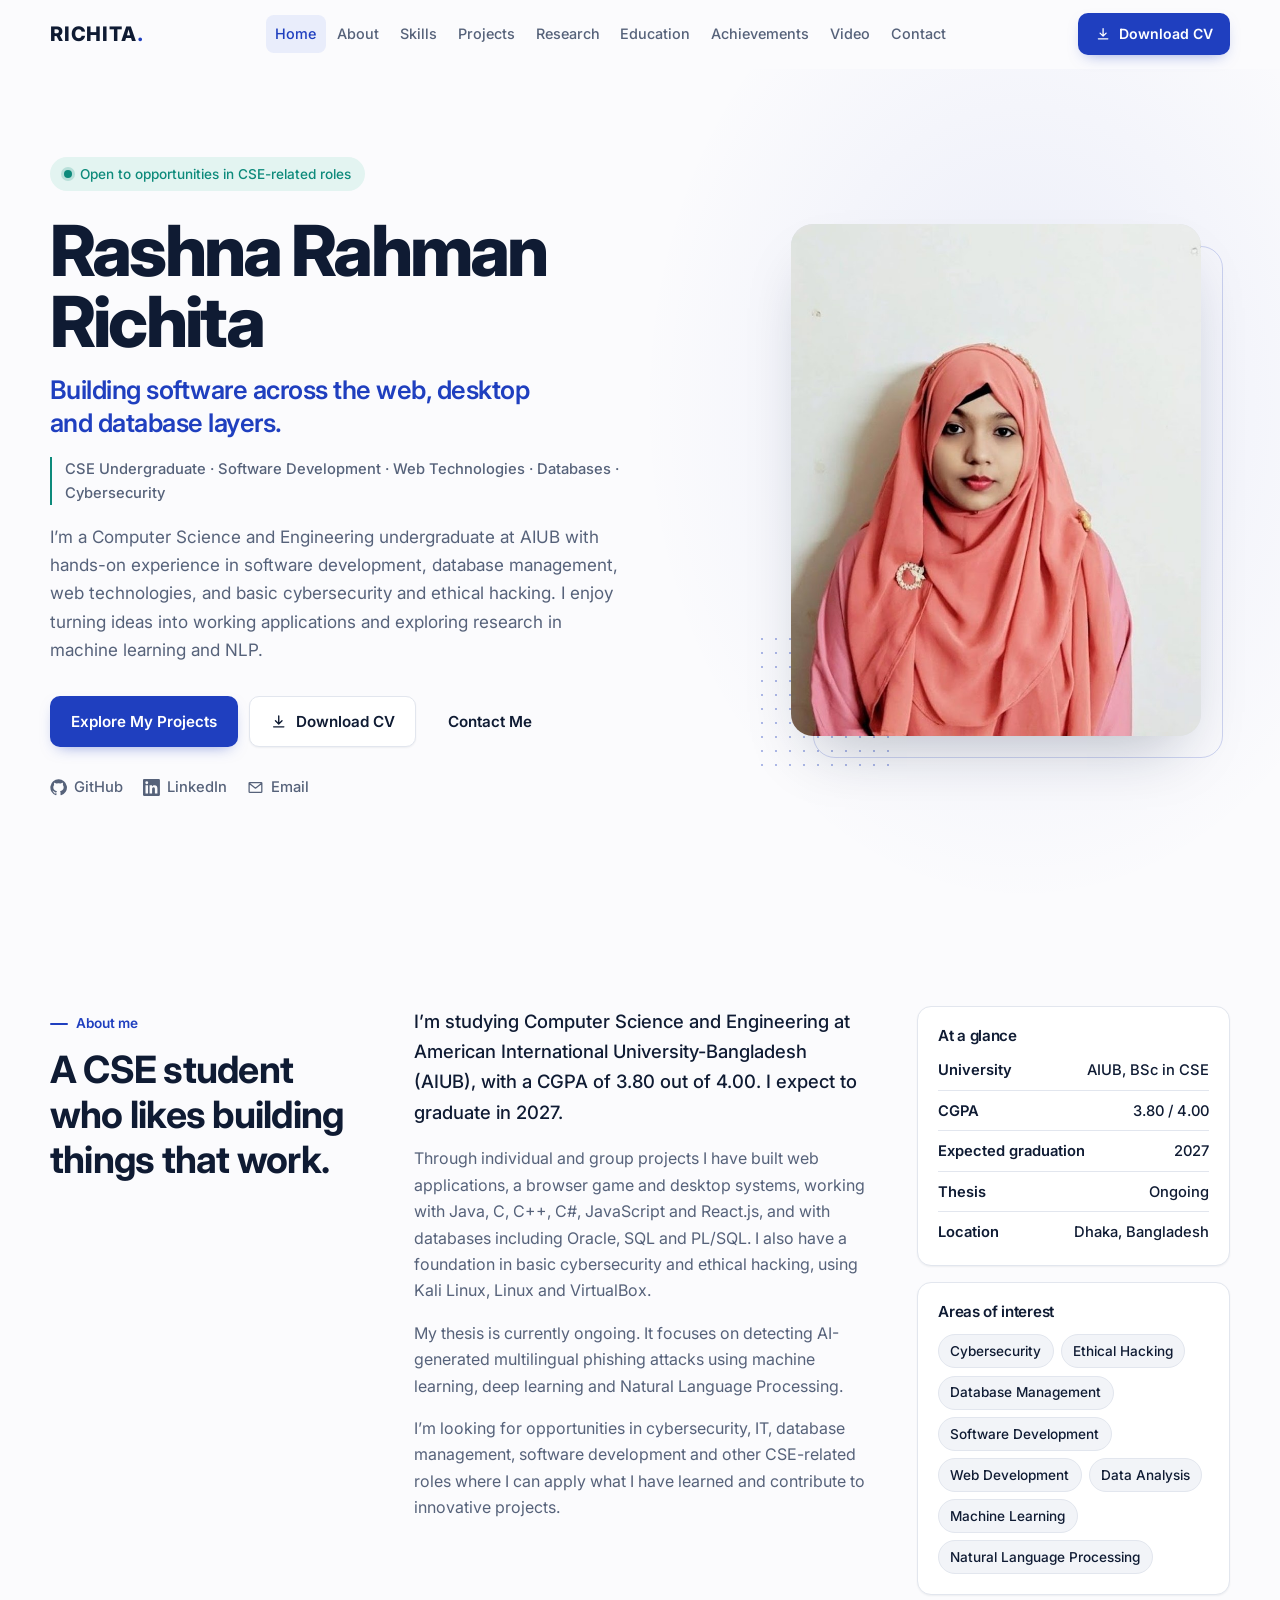
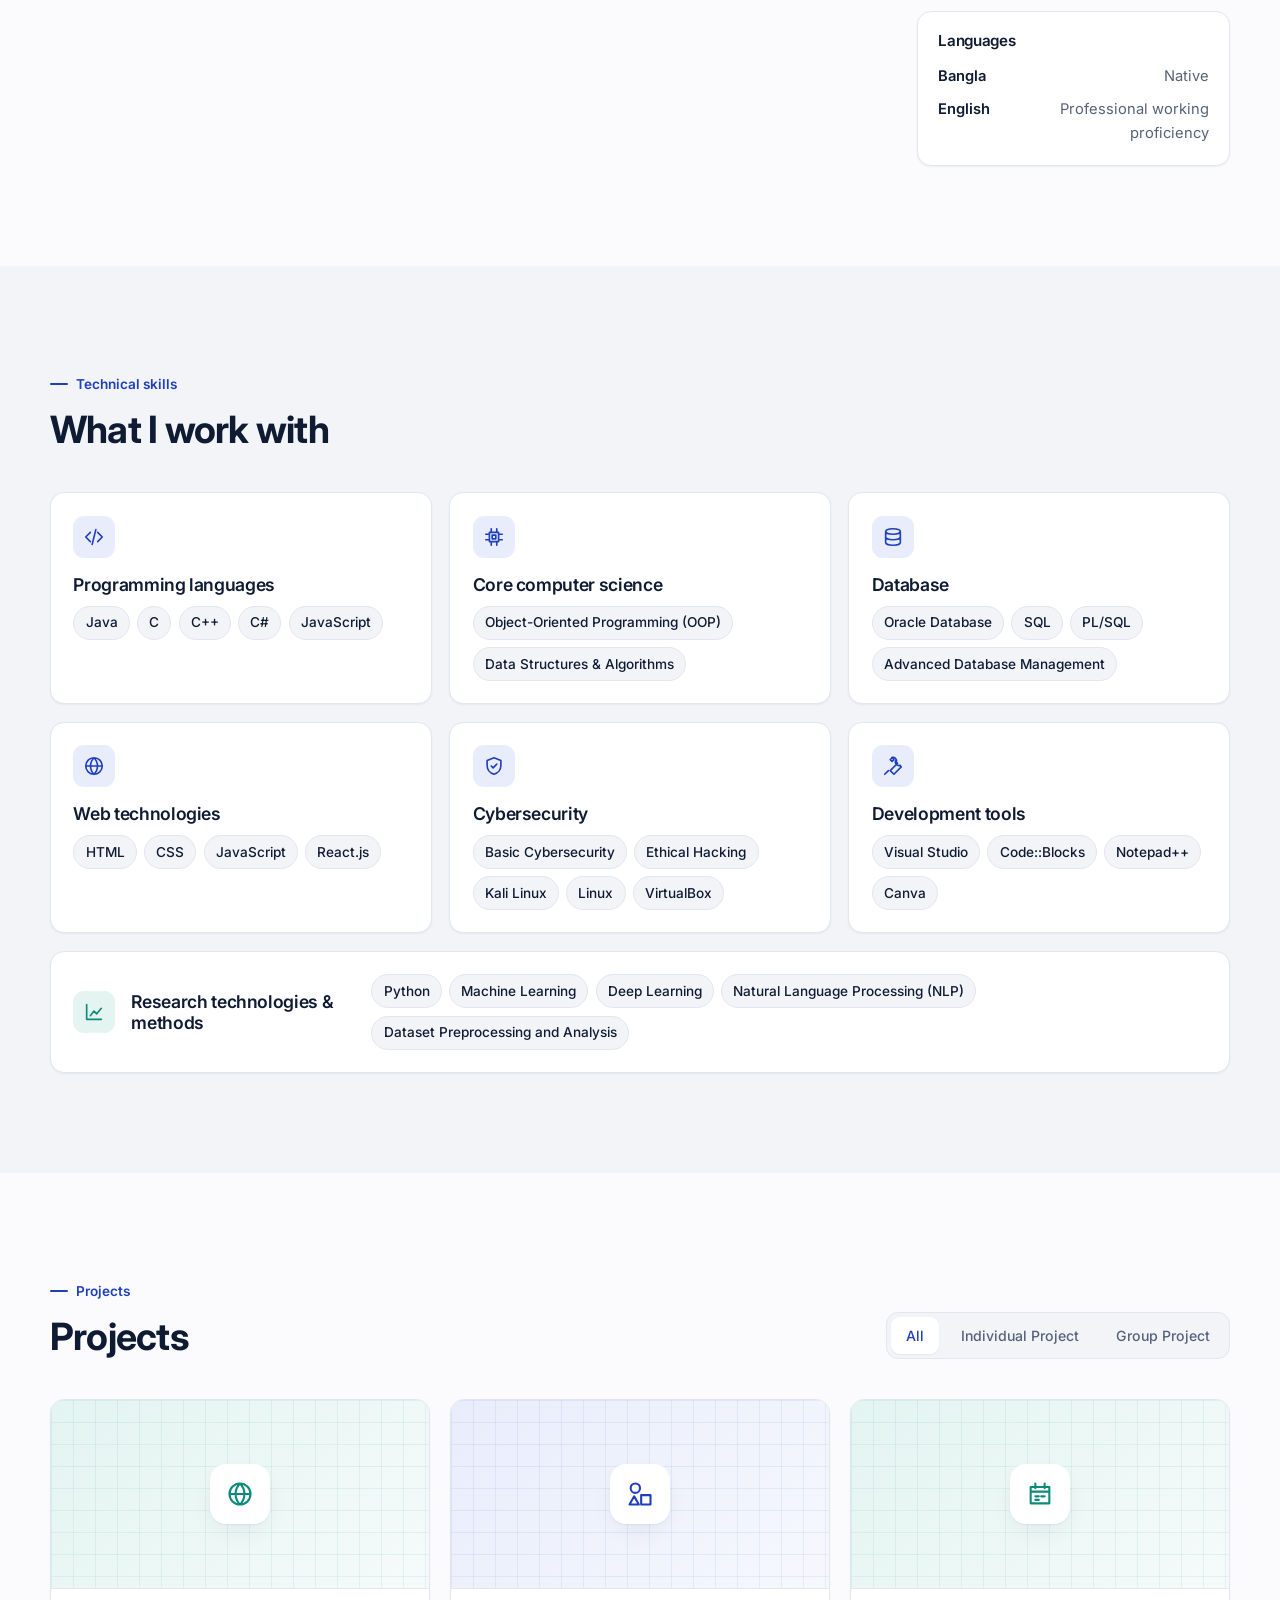
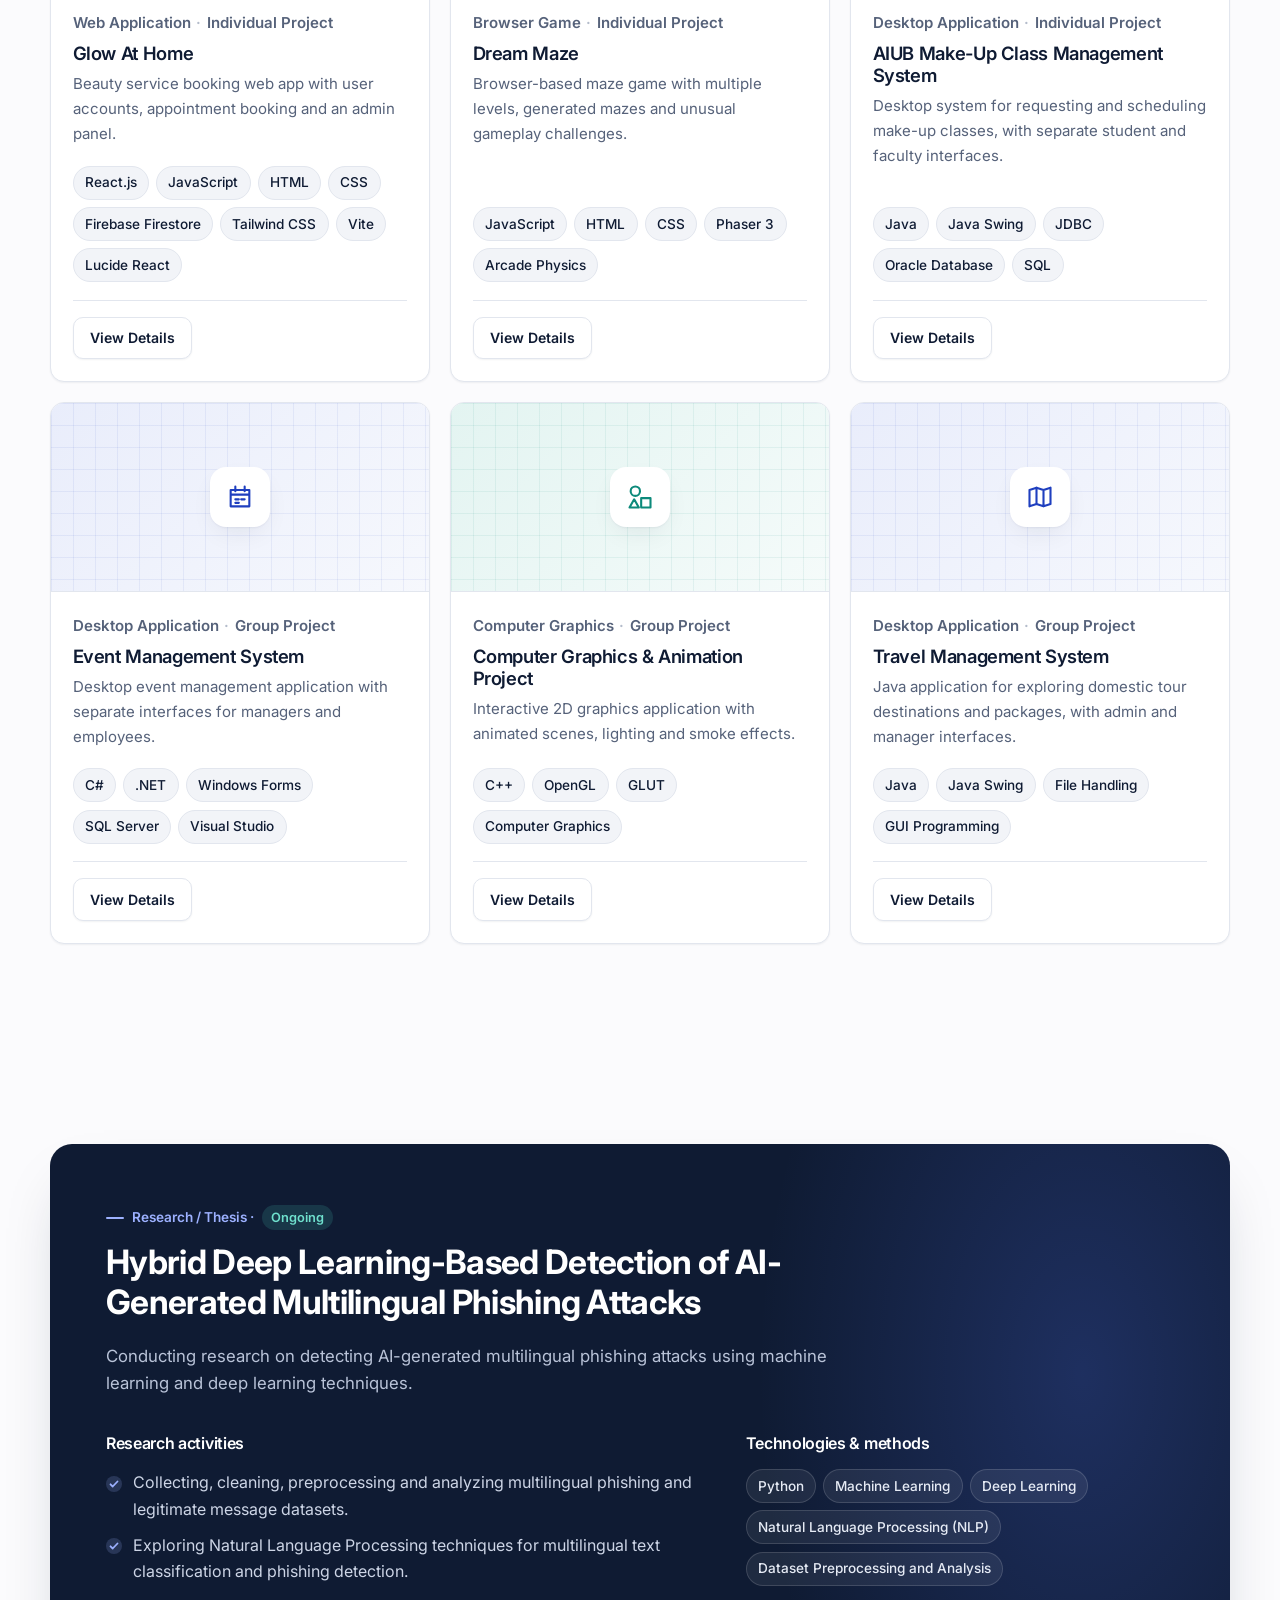
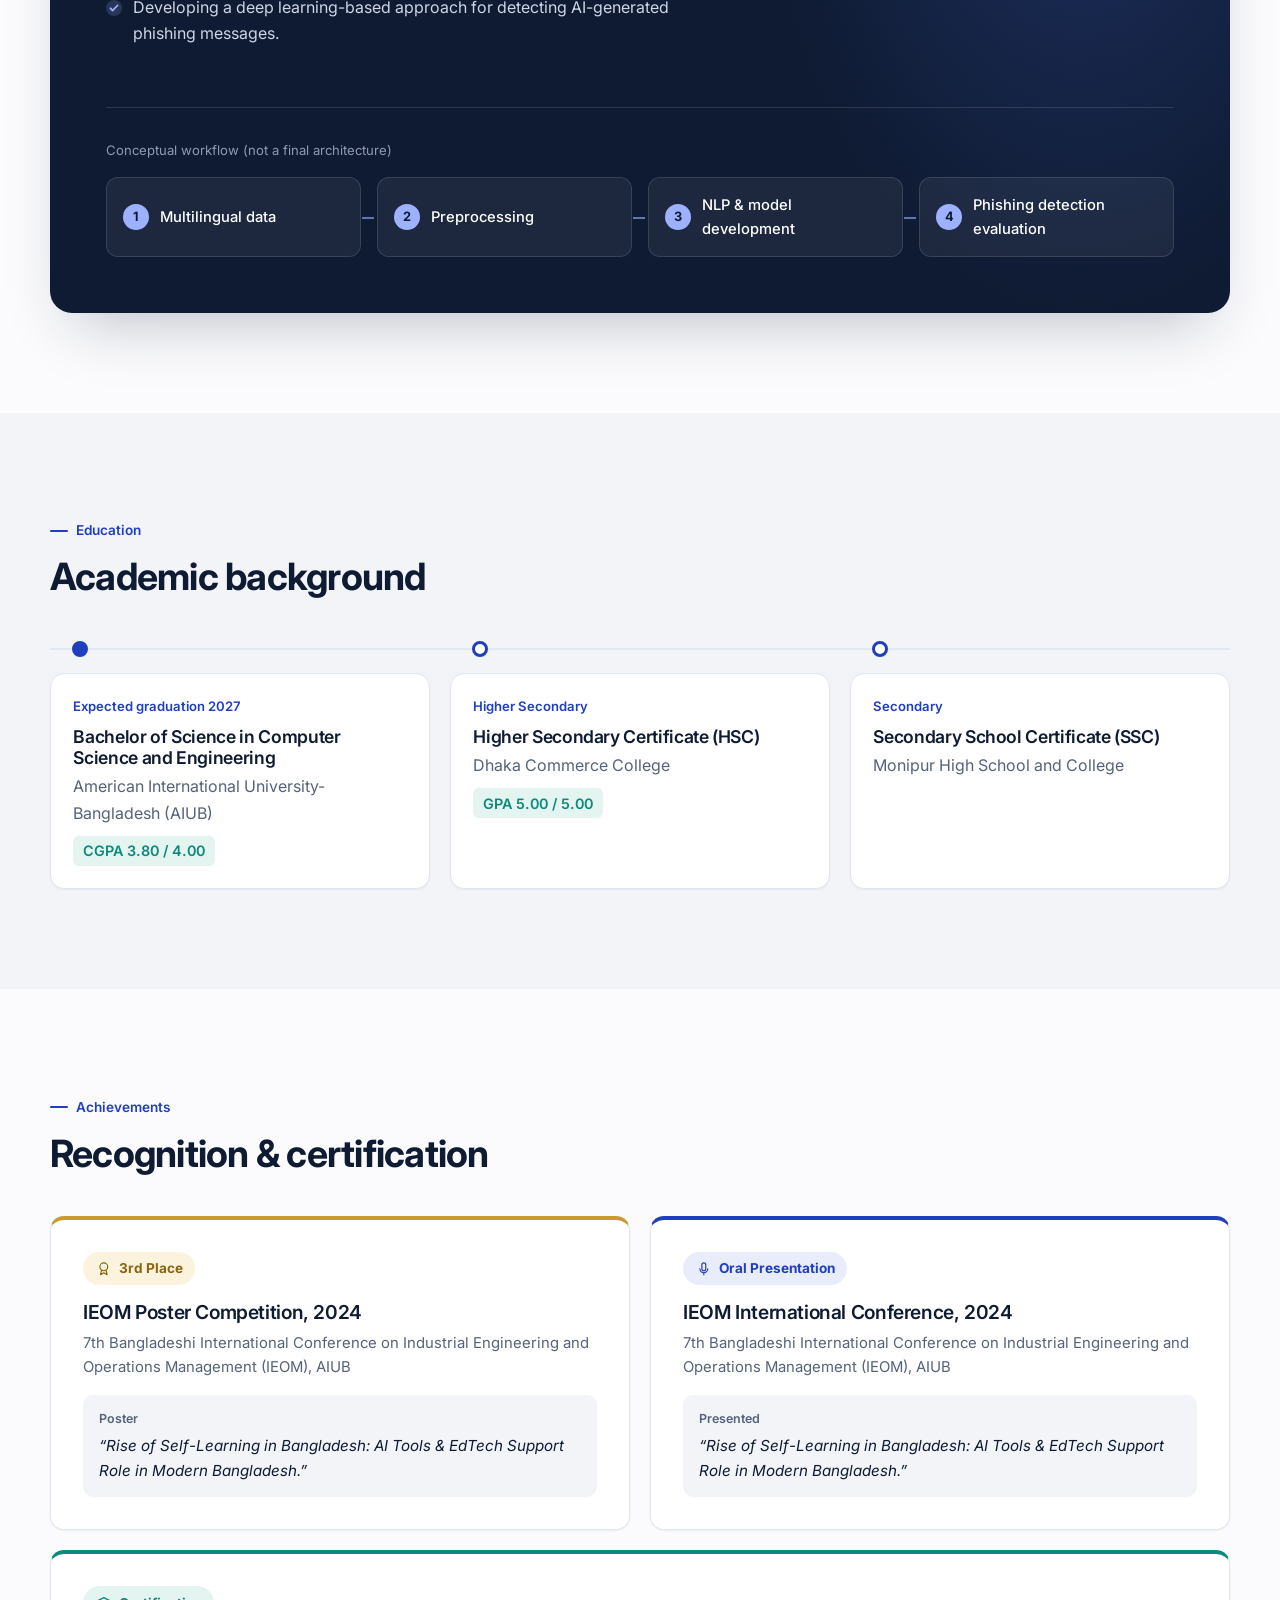
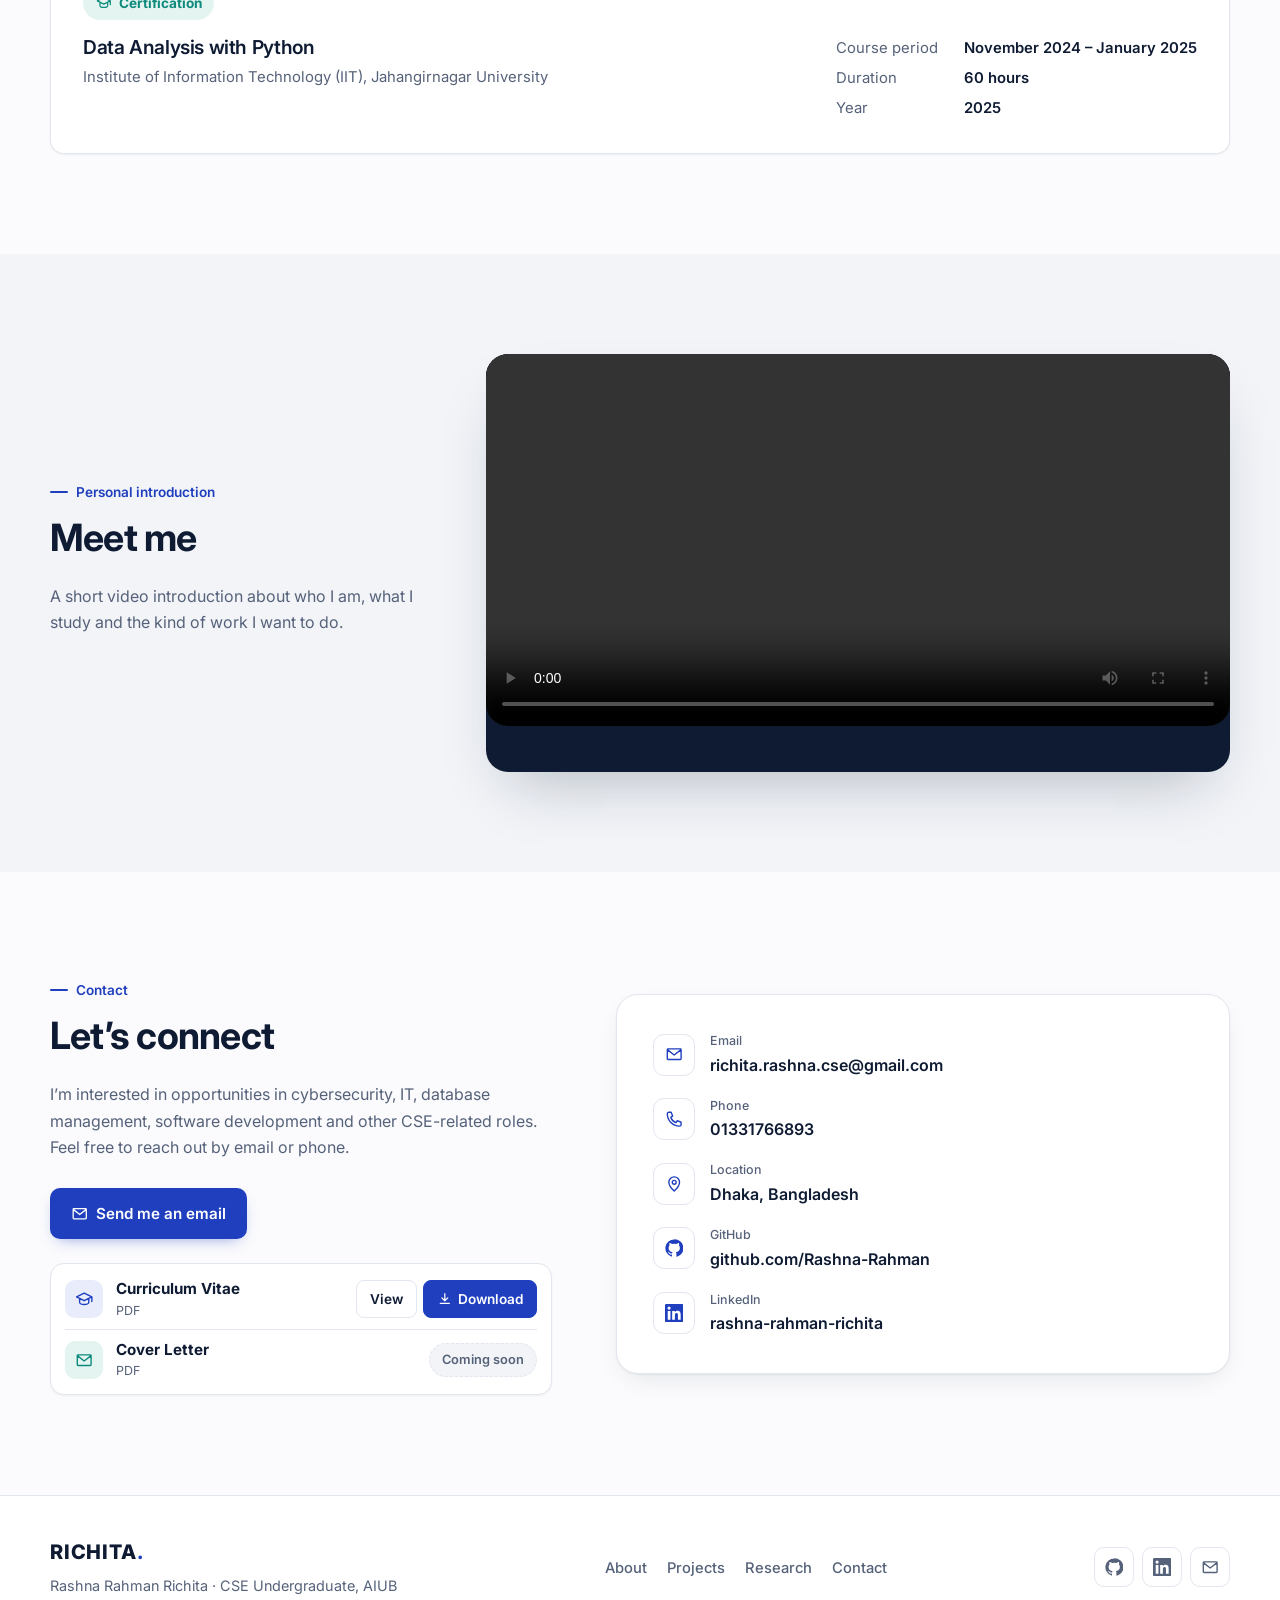
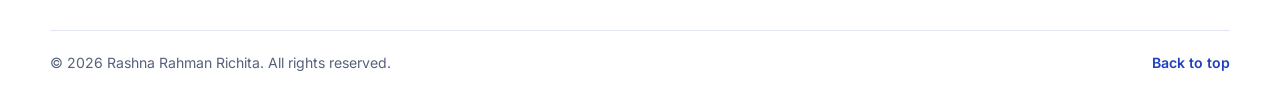
==== commit 1fbbc699: "Add files via upload" ====
--- a/indexnew.html
+++ b/indexnew.html
@@ -398,14 +398,11 @@
       </div>
 
       <div class="video-frame reveal" id="video-frame">
-        <video id="intro-video" controls preload="metadata" playsinline hidden>
-          <source src="introduction.mp4" type="video/mp4">
+        <video id="intro-video" controls preload="metadata" playsinline
+               style="display:block; width:100%; height:auto; max-height:520px; border-radius:inherit; background:#000;">
+          <source src="Rashna_Introduction_Video.mp4" type="video/mp4">
+          Your browser does not support video playback.
         </video>
-        <div class="video-placeholder" id="video-placeholder">
-          <span class="play-ring" aria-hidden="true"><svg class="icon"><use href="#i-play"/></svg></span>
-          <p class="vp-title">My introduction video is coming soon.</p>
-          <p class="vp-sub">Check back later for a short personal introduction.</p>
-        </div>
       </div>
     </div>
   </section>
